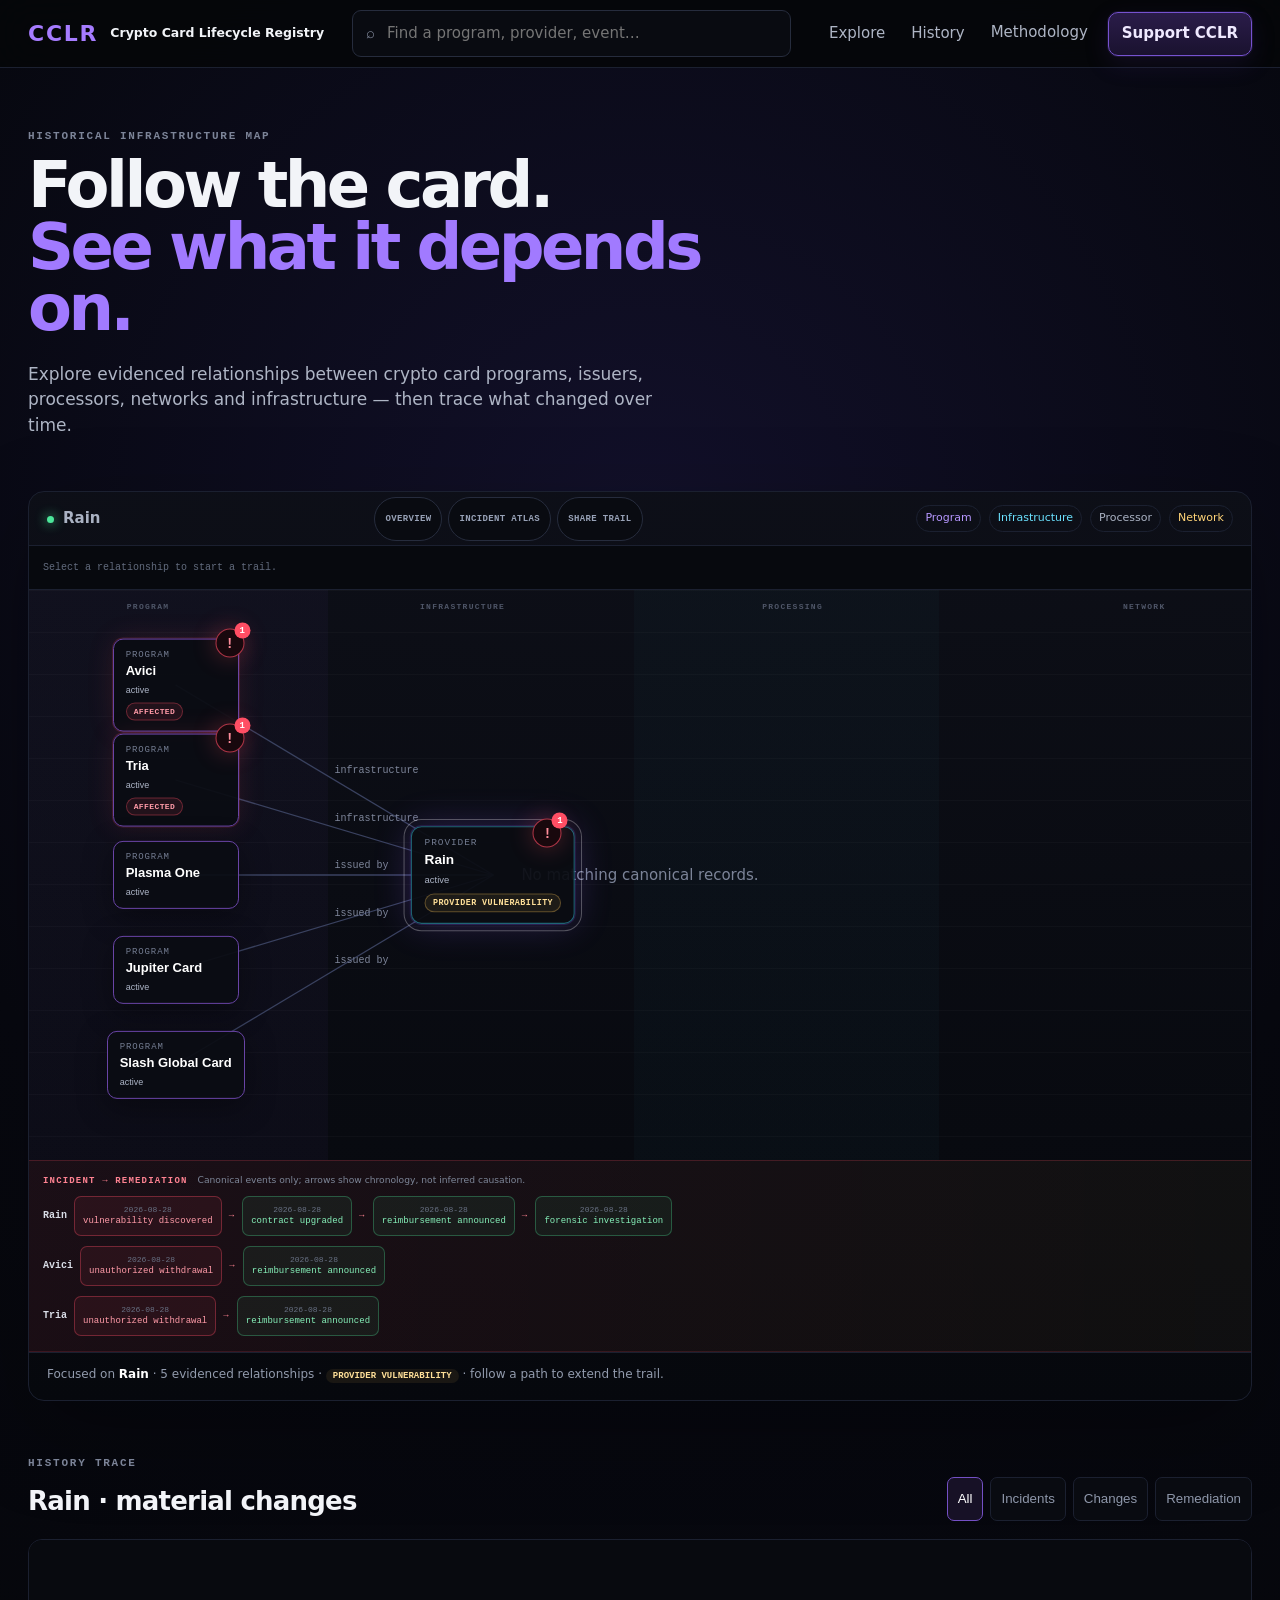
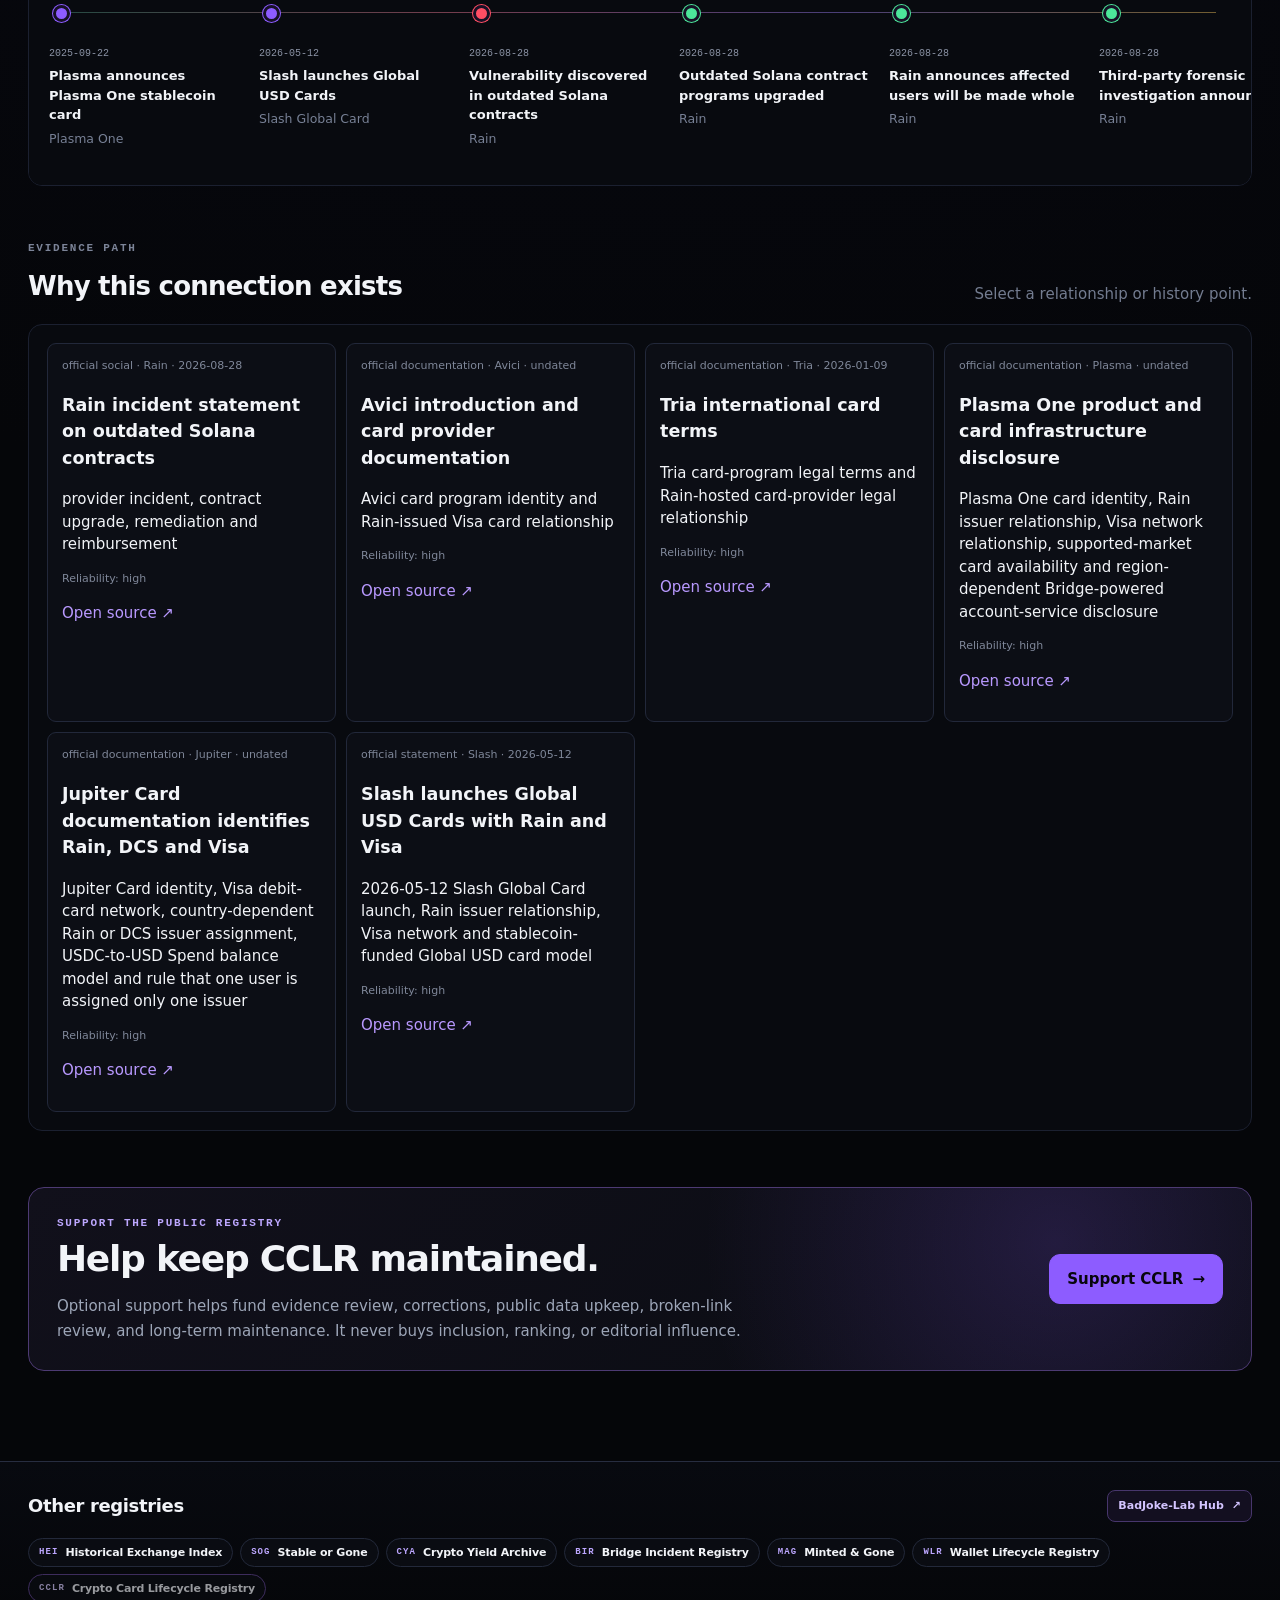
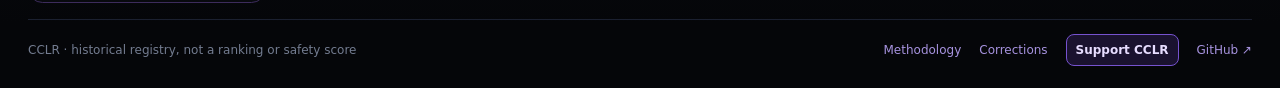
==== index.html @ 14131839 "Rebalance CCLR footer and support prominence" ====
<!doctype html>
<html lang="en">
<head>
  <meta charset="utf-8">
  <meta name="viewport" content="width=device-width,initial-scale=1">
  <meta name="description" content="Historical registry of crypto card programs and their underlying payment infrastructure.">
  <title>Crypto Card Lifecycle Registry</title>
  <link rel="stylesheet" href="./styles.css">
  <link rel="stylesheet" href="./role-graph.css">
  <link rel="stylesheet" href="./overview.css">
  <link rel="stylesheet" href="./accessibility.css">
  <link rel="stylesheet" href="./footer-compact.css">
</head>
<body>
  <a class="skip-link" href="#main-content">Skip to registry</a>
  <header class="topbar">
    <a class="brand" href="#/overview" aria-label="Crypto Card Lifecycle Registry overview"><span>CCLR</span><small>Crypto Card Lifecycle Registry</small></a>
    <label class="search"><span aria-hidden="true">⌕</span><input id="search" type="search" placeholder="Find a program, provider, event…" autocomplete="off" aria-label="Find a card program or infrastructure provider"></label>
    <nav aria-label="Primary"><button data-view="graph">Explore</button><button data-view="timeline">History</button><a href="./methodology.html">Methodology</a><a class="support-cta" href="./support.html">Support CCLR</a></nav>
  </header>

  <main id="main-content">
    <section class="intro">
      <p class="eyebrow">HISTORICAL INFRASTRUCTURE MAP</p>
      <h1>Follow the card.<br><em>See what it depends on.</em></h1>
      <p>Explore evidenced relationships between crypto card programs, issuers, processors, networks and infrastructure — then trace what changed over time.</p>
    </section>

    <section class="explorer" aria-label="Relationship explorer">
      <div class="explorer-head">
        <div><span class="live-dot" aria-hidden="true"></span><strong id="focus-label">Relationship field</strong></div>
        <div class="explorer-modes" aria-label="Explorer modes">
          <button id="overview-mode" type="button">Overview</button>
          <button id="incident-mode" type="button">Incident atlas</button>
          <button id="share-trail" type="button">Share trail</button>
        </div>
        <div class="legend" aria-label="Graph legend"><span class="program-key">Program</span><span class="provider-key">Infrastructure</span><span>Processor</span><span class="network-key">Network</span></div>
      </div>
      <div id="mode-note" class="mode-note" aria-live="polite"></div>
      <div id="trail" class="trail" aria-live="polite"><span class="trail-empty">Select a relationship to start a trail.</span></div>
      <div id="graph" class="graph" role="region" aria-label="Interactive crypto card relationship graph">
        <div class="lane-guide lane-a" aria-hidden="true">PROGRAM</div><div class="lane-guide lane-b" aria-hidden="true">INFRASTRUCTURE</div><div class="lane-guide lane-c" aria-hidden="true">PROCESSING</div><div class="lane-guide lane-d" aria-hidden="true">NETWORK</div>
        <svg id="edges" role="group" aria-label="Evidence-backed relationships"></svg>
        <div id="nodes"></div>
        <div id="empty" class="empty" hidden>No matching canonical records.</div>
      </div>
      <div id="mobile-paths" class="mobile-paths" aria-label="Relationship paths"></div>
      <div id="incident-window" class="incident-window" hidden></div>
      <div id="focus-strip" class="focus-strip" aria-live="polite"></div>
    </section>

    <section class="trace-section" id="history">
      <div class="section-title"><div><p class="eyebrow">HISTORY TRACE</p><h2 id="trace-title">Material changes</h2></div><div id="filters" class="filters" aria-label="History filters"><button class="active" data-filter="all">All</button><button data-filter="incident">Incidents</button><button data-filter="change">Changes</button><button data-filter="remediation">Remediation</button></div></div>
      <div id="trace" class="trace"></div>
    </section>

    <section class="evidence-section" id="evidence-path">
      <div class="section-title"><div><p class="eyebrow">EVIDENCE PATH</p><h2>Why this connection exists</h2></div><p class="hint">Select a relationship or history point.</p></div>
      <div id="evidence" class="evidence"><p>Select a node or event to inspect its canonical evidence.</p></div>
    </section>

    <section class="support-banner" aria-labelledby="support-banner-title">
      <div>
        <p class="eyebrow">SUPPORT THE PUBLIC REGISTRY</p>
        <h2 id="support-banner-title">Help keep CCLR maintained.</h2>
        <p>Optional support helps fund evidence review, corrections, public data upkeep, broken-link review, and long-term maintenance. It never buys inclusion, ranking, or editorial influence.</p>
      </div>
      <a class="support-banner-cta" href="./support.html">Support CCLR <span aria-hidden="true">→</span></a>
    </section>
  </main>

  <dialog id="entity-dialog"><button class="close" aria-label="Close">×</button><div id="entity-detail"></div></dialog>

  <footer class="ledger-footer">
    <div class="ledger-footer-shell">
      <div class="ledger-footer-intro">
        <div>
          <p class="eyebrow">BADJOKE-LAB LEDGER NETWORK</p>
          <h2>Other registries</h2>
        </div>
        <a class="ledger-hub-link" href="https://badjoke-lab.com/">BadJoke-Lab Hub <span aria-hidden="true">↗</span></a>
      </div>

      <nav class="ledger-network-grid" aria-label="BadJoke-Lab ledger network">
        <a class="ledger-network-card" href="https://hei.badjoke-lab.com/"><span class="ledger-code">HEI</span><strong>Historical Exchange Index</strong></a>
        <a class="ledger-network-card" href="https://www.stableorgone.com/"><span class="ledger-code">SOG</span><strong>Stable or Gone</strong></a>
        <a class="ledger-network-card" href="https://cya.badjoke-lab.com/"><span class="ledger-code">CYA</span><strong>Crypto Yield Archive</strong></a>
        <a class="ledger-network-card" href="https://bir.badjoke-lab.com/"><span class="ledger-code">BIR</span><strong>Bridge Incident Registry</strong></a>
        <a class="ledger-network-card" href="https://mag.badjoke-lab.com/"><span class="ledger-code">MAG</span><strong>Minted &amp; Gone</strong></a>
        <a class="ledger-network-card" href="https://wlr.badjoke-lab.com/"><span class="ledger-code">WLR</span><strong>Wallet Lifecycle Registry</strong></a>
        <div class="ledger-network-card ledger-network-card-current" aria-current="page"><span class="ledger-code">CCLR</span><strong>Crypto Card Lifecycle Registry</strong></div>
      </nav>

      <div class="ledger-footer-bottom">
        <span>CCLR · historical registry, not a ranking or safety score</span>
        <nav aria-label="CCLR project links"><a href="./methodology.html">Methodology</a><a href="./corrections.html">Corrections</a><a href="./support.html">Support CCLR</a><a href="https://github.com/badjoke-lab/crypto-card-lifecycle-registry">GitHub ↗</a></nav>
      </div>
    </div>
  </footer>
  <script src="./public-ui.js" defer></script>
  <script type="module" src="./app.js"></script>
</body>
</html>
---- styles.css ----
:root{color-scheme:dark;--bg:#050609;--panel:#0a0c12;--line:#1b2030;--text:#f2f4f8;--muted:#858da0;--violet:#8d5cff;--cyan:#35d8ff;--red:#ff4e64;--amber:#ffc857;--green:#4ce69a}*{box-sizing:border-box}html{background:var(--bg);scroll-behavior:smooth}body{margin:0;background:radial-gradient(circle at 50% 16%,#12102a 0,#070810 28%,var(--bg) 58%);color:var(--text);font:15px/1.5 Inter,ui-sans-serif,system-ui,-apple-system,BlinkMacSystemFont,"Segoe UI",sans-serif}.topbar{height:68px;border-bottom:1px solid var(--line);display:flex;align-items:center;gap:28px;padding:0 28px;position:sticky;top:0;background:rgba(5,6,9,.86);backdrop-filter:blur(18px);z-index:30}.brand{display:flex;align-items:center;gap:12px;color:inherit;text-decoration:none}.brand span{font-weight:900;font-size:22px;letter-spacing:.08em;color:#a67cff}.brand small{font-weight:650;white-space:nowrap}.search{max-width:620px;flex:1;margin:auto;display:flex;gap:10px;align-items:center;border:1px solid #262c3d;background:#090b11;border-radius:9px;padding:10px 13px;color:var(--muted)}.search input{border:0;outline:0;background:transparent;color:var(--text);width:100%;font:inherit}.topbar nav{display:flex;gap:6px;align-items:center}.topbar nav a,.topbar nav button{border:0;background:transparent;color:#aeb5c5;text-decoration:none;padding:9px 10px;font:inherit;cursor:pointer}.topbar nav a:hover,.topbar nav button:hover{color:white}main{max-width:1480px;margin:auto;padding:0 28px 80px}.intro{padding:62px 0 36px;max-width:720px}.eyebrow{color:#7c8498;font:700 11px/1.2 ui-monospace,SFMono-Regular,Menlo,monospace;letter-spacing:.16em;margin:0 0 12px}.intro h1{font-size:clamp(38px,5vw,72px);line-height:.96;letter-spacing:-.055em;margin:0 0 22px}.intro h1 em{font-style:normal;color:#a17aff}.intro>p:last-child{max-width:640px;color:#aeb5c5;font-size:17px}.explorer{border:1px solid var(--line);background:linear-gradient(180deg,rgba(13,15,23,.95),rgba(6,8,13,.96));border-radius:16px;overflow:hidden;box-shadow:0 30px 90px rgba(0,0,0,.28)}.explorer-head{height:54px;border-bottom:1px solid var(--line);display:flex;align-items:center;justify-content:space-between;padding:0 18px;color:#aab2c3}.live-dot{display:inline-block;width:7px;height:7px;border-radius:50%;background:var(--green);box-shadow:0 0 12px var(--green);margin-right:9px}.legend{display:flex;gap:8px;font-size:11px}.legend span{padding:4px 8px;border:1px solid var(--line);border-radius:99px}.program-key{color:#b697ff}.provider-key{color:#6be2ff}.network-key{color:#ffd477}.graph{height:570px;position:relative;overflow:hidden;background-image:linear-gradient(rgba(255,255,255,.025) 1px,transparent 1px),linear-gradient(90deg,rgba(255,255,255,.025) 1px,transparent 1px),radial-gradient(circle at center,rgba(123,82,255,.09),transparent 48%);background-size:42px 42px,42px 42px,100% 100%}.graph:after{content:"";position:absolute;inset:8% 20%;border:1px solid rgba(141,92,255,.1);border-radius:50%;pointer-events:none}#edges{position:absolute;inset:0;width:100%;height:100%;z-index:1;overflow:visible}.edge{stroke:#3a4260;stroke-width:1.3;fill:none;cursor:pointer;transition:.18s ease}.edge:hover,.edge:focus,.edge.active{stroke:var(--violet);stroke-width:3;filter:drop-shadow(0 0 7px rgba(141,92,255,.85));outline:none}.edge-label{fill:#7f879b;font:10px ui-monospace,SFMono-Regular,Menlo,monospace}.edge-label.active{fill:#c4afff;font-weight:700}.node{position:absolute;transform:translate(-50%,-50%);z-index:3;min-width:126px;max-width:190px;border:1px solid #343a50;border-radius:10px;background:rgba(10,12,19,.93);padding:10px 12px;color:white;text-align:left;cursor:pointer;transition:.18s ease;box-shadow:0 8px 30px rgba(0,0,0,.35)}.node:hover,.node.active,.node.path-node{transform:translate(-50%,-50%) scale(1.05);border-color:var(--violet);box-shadow:0 0 0 1px rgba(141,92,255,.18),0 0 35px rgba(141,92,255,.24)}.node .type{display:block;color:#737c91;text-transform:uppercase;font:9px ui-monospace,SFMono-Regular,Menlo,monospace;letter-spacing:.1em}.node strong{display:block;font-size:13px;line-height:1.25;margin-top:3px}.node.program{border-color:#6944a6}.node.provider{border-color:#1f6475}.node.network{border-color:#806722}.node.center{min-width:180px;padding:18px;text-align:center;border-radius:18px;background:#100d1d;border-color:#895bff;box-shadow:0 0 55px rgba(119,70,255,.22)}.node .status{display:inline-block;margin-top:6px;font-size:9px;color:#adb5c7}.impact-badge{display:block;width:max-content;max-width:100%;margin-top:7px;border-radius:999px;padding:3px 7px;font:700 8px/1.2 ui-monospace,SFMono-Regular,Menlo,monospace;text-transform:uppercase;letter-spacing:.05em}.impact-affected{box-shadow:0 0 0 1px rgba(255,78,100,.18),0 0 28px rgba(255,78,100,.12)}.impact-affected .impact-badge{color:#ff9ba8;background:rgba(255,78,100,.1);border:1px solid rgba(255,78,100,.35)}.impact-unaffected{box-shadow:0 0 0 1px rgba(53,216,255,.14),0 0 26px rgba(53,216,255,.1)}.impact-unaffected .impact-badge{color:#87e9ff;background:rgba(53,216,255,.08);border:1px solid rgba(53,216,255,.28)}.impact-vulnerable{box-shadow:0 0 0 1px rgba(255,200,87,.16),0 0 30px rgba(255,200,87,.08)}.impact-vulnerable .impact-badge{color:#ffe099;background:rgba(255,200,87,.08);border:1px solid rgba(255,200,87,.3)}.incident-window{display:flex;align-items:center;gap:12px;padding:10px 18px;border-top:1px solid rgba(255,78,100,.2);border-bottom:1px solid rgba(255,78,100,.15);background:linear-gradient(90deg,rgba(255,78,100,.08),rgba(255,200,87,.035));font-size:11px}.incident-window span{color:#ff8392;font:800 9px ui-monospace,SFMono-Regular,Menlo,monospace;letter-spacing:.13em}.incident-window strong{font:700 11px ui-monospace,SFMono-Regular,Menlo,monospace}.incident-window small{color:#8d95a8}.focus-strip{min-height:48px;border-top:1px solid var(--line);padding:12px 18px;color:#929bad;font-size:12px}.focus-strip strong{color:white}.path-arrow{color:#b99cff;font-family:ui-monospace,SFMono-Regular,Menlo,monospace}.focus-impact,.entity-impact{display:inline-block;border-radius:999px;padding:2px 7px;font:700 9px ui-monospace,SFMono-Regular,Menlo,monospace;text-transform:uppercase}.focus-impact.affected,.entity-impact.affected{color:#ff9ba8;background:rgba(255,78,100,.1)}.focus-impact.unaffected,.entity-impact.unaffected{color:#87e9ff;background:rgba(53,216,255,.08)}.focus-impact.vulnerable,.entity-impact.vulnerable{color:#ffe099;background:rgba(255,200,87,.08)}.entity-impact{margin:.2rem 0 1rem}.section-title{display:flex;align-items:end;justify-content:space-between;gap:20px;margin:56px 0 18px}.section-title h2{font-size:26px;letter-spacing:-.03em;margin:0}.filters{display:flex;gap:7px;flex-wrap:wrap}.filters button{border:1px solid var(--line);background:#090b11;color:#8e97aa;padding:7px 10px;border-radius:7px;cursor:pointer}.filters button.active{color:white;border-color:#7450c5;background:#171126}.trace{position:relative;display:flex;gap:0;overflow-x:auto;padding:42px 20px 36px;border:1px solid var(--line);border-radius:14px;background:#080a0f}.trace:before{content:"";position:absolute;left:35px;right:35px;top:72px;height:1px;background:linear-gradient(90deg,#274a43,#743d4d,#4a3e78,#725e31)}.event{position:relative;min-width:210px;padding:58px 18px 0 0;cursor:pointer}.event:focus{outline:1px solid var(--violet);outline-offset:5px;border-radius:6px}.event:before{content:"";position:absolute;top:23px;left:4px;width:11px;height:11px;border-radius:50%;background:var(--violet);border:3px solid #171126;box-shadow:0 0 0 1px var(--violet)}.event.incident:before{background:var(--red);box-shadow:0 0 0 1px var(--red)}.event.remediation:before{background:var(--green);box-shadow:0 0 0 1px var(--green)}.event time{font:10px ui-monospace,SFMono-Regular,Menlo,monospace;color:#8b93a5}.event strong{display:block;margin-top:4px;font-size:13px}.event small{display:block;color:#778095;margin-top:5px}.evidence{min-height:150px;border:1px solid var(--line);border-radius:14px;background:#080a0f;padding:18px;display:grid;grid-template-columns:repeat(auto-fit,minmax(240px,1fr));gap:10px}.evidence>p{color:#7f8799}.evidence-card{border:1px solid #22283a;border-radius:9px;padding:14px;background:#0c0e15}.evidence-card .meta{color:#7f8799;font-size:11px}.evidence-card a{color:#b999ff;text-decoration:none}.hint{color:#737c90;margin:0}dialog{width:min(620px,calc(100% - 28px));border:1px solid #343b50;border-radius:14px;background:#0b0d14;color:white;padding:24px;box-shadow:0 40px 100px #000}dialog::backdrop{background:rgba(0,0,0,.7);backdrop-filter:blur(4px)}dialog .close{float:right;border:0;background:transparent;color:#8f97aa;font-size:25px;cursor:pointer}.detail-grid{display:grid;grid-template-columns:1fr 1fr;gap:10px}.detail-grid div{border-top:1px solid #22283a;padding:10px 0}.detail-grid small{display:block;color:#778095}.empty{position:absolute;inset:0;display:grid;place-items:center;color:#7c8498}.ledger-footer{border-top:1px solid #272d40;background:linear-gradient(180deg,#080a10 0,#050609 72%);padding:54px 28px 28px}.ledger-footer-shell{max-width:1480px;margin:0 auto}.ledger-footer-intro{display:flex;align-items:flex-end;justify-content:space-between;gap:32px;margin-bottom:26px}.ledger-footer-intro h2{font-size:clamp(26px,3vw,40px);letter-spacing:-.04em;margin:0 0 10px}.ledger-footer-intro p:last-child{max-width:680px;color:#939caf;margin:0;font-size:15px}.ledger-hub-link{flex:0 0 auto;display:inline-flex;align-items:center;gap:8px;border:1px solid #47366c;background:#130f20;color:#d3c4ff;text-decoration:none;border-radius:10px;padding:11px 14px;font-weight:750}.ledger-hub-link:hover,.ledger-hub-link:focus-visible{border-color:#8d5cff;background:#1a1230;color:#fff;outline:none}.ledger-network-grid{display:grid;grid-template-columns:repeat(4,minmax(0,1fr));gap:12px}.ledger-network-card{position:relative;min-height:176px;border:1px solid #23293a;background:linear-gradient(180deg,#0c0f17,#090b11);border-radius:14px;padding:18px;color:inherit;text-decoration:none;display:flex;flex-direction:column;transition:transform .16s ease,border-color .16s ease,background .16s ease,box-shadow .16s ease}.ledger-network-card:hover,.ledger-network-card:focus-visible{transform:translateY(-3px);border-color:#7652cf;background:linear-gradient(180deg,#121020,#0b0d14);box-shadow:0 16px 40px rgba(0,0,0,.25),0 0 0 1px rgba(141,92,255,.08);outline:none}.ledger-code{display:inline-flex;width:max-content;border:1px solid #3c3157;border-radius:999px;padding:4px 8px;color:#bda7ff;font:800 10px/1 ui-monospace,SFMono-Regular,Menlo,monospace;letter-spacing:.12em;margin-bottom:14px}.ledger-network-card strong{display:block;font-size:16px;line-height:1.25;letter-spacing:-.015em;margin-bottom:7px}.ledger-network-card small{display:block;color:#80899b;line-height:1.45}.ledger-open,.ledger-current{margin-top:auto;padding-top:18px;font-size:12px;font-weight:750}.ledger-open{color:#b99cff}.ledger-network-card-current{border-color:#5f438f;background:linear-gradient(180deg,#151025,#0d0b14);box-shadow:inset 0 0 0 1px rgba(141,92,255,.08)}.ledger-network-card-current .ledger-code{border-color:#7c5ac2;color:#d8ccff}.ledger-current{color:#8d96aa}.ledger-footer-bottom{margin-top:28px;padding-top:20px;border-top:1px solid #1b2030;display:flex;align-items:center;justify-content:space-between;gap:18px;color:#737c90;font-size:12px}.ledger-footer-bottom nav{display:flex;gap:18px;flex-wrap:wrap}.ledger-footer-bottom a{color:#a793df;text-decoration:none}.ledger-footer-bottom a:hover,.ledger-footer-bottom a:focus-visible{color:#fff}.ledger-footer a:focus-visible{outline:2px solid #8d5cff;outline-offset:3px}@media(max-width:1100px){.ledger-network-grid{grid-template-columns:repeat(2,minmax(0,1fr))}}@media(max-width:820px){.topbar{padding:0 14px;height:auto;min-height:64px;flex-wrap:wrap;gap:8px;padding-block:10px}.brand small,.topbar nav{display:none}.search{order:2;flex-basis:100%;max-width:none}main{padding:0 14px 60px}.intro{padding:38px 0 24px}.intro h1{font-size:45px}.graph{height:430px;background-size:32px 32px,32px 32px,100% 100%}.graph:after{inset:16% 9%}.legend{display:none}.node{min-width:94px;max-width:116px;padding:8px}.node.center{min-width:138px;max-width:150px;padding:14px}.node .impact-badge{font-size:7px;white-space:normal}.incident-window{align-items:flex-start;flex-wrap:wrap;gap:5px 10px}.incident-window small{flex-basis:100%}.focus-strip{font-size:11px;line-height:1.6}.section-title{align-items:flex-start;flex-direction:column;margin-top:42px}.filters{width:100%;overflow-x:auto;flex-wrap:nowrap;padding-bottom:4px}.trace{padding-left:14px;scroll-snap-type:x proximity}.event{min-width:168px;scroll-snap-align:start}.evidence{grid-template-columns:1fr}.detail-grid{grid-template-columns:1fr}.ledger-footer{padding:38px 14px 24px}.ledger-footer-intro{align-items:flex-start;flex-direction:column}.ledger-footer-bottom{align-items:flex-start;flex-direction:column}}@media(max-width:600px){.ledger-network-grid{grid-template-columns:1fr}.ledger-network-card{min-height:150px}}@media(max-width:520px){.intro h1{font-size:38px}.graph{height:390px}.node:not(.center){min-width:86px;max-width:102px;font-size:11px}.node.center{min-width:128px}.edge-label{font-size:8px}.explorer-head{padding-inline:12px}.focus-strip{padding-inline:12px}}@media(prefers-reduced-motion:reduce){*{scroll-behavior:auto!important;transition:none!important}}
---- role-graph.css ----
.graph{background-image:linear-gradient(90deg,rgba(141,92,255,.035) 0 24.5%,transparent 24.5% 49.5%,rgba(53,216,255,.025) 49.5% 74.5%,transparent 74.5%),linear-gradient(rgba(255,255,255,.022) 1px,transparent 1px);background-size:100% 100%,42px 42px}.graph:after{display:none}.lane-guide{position:absolute;top:12px;z-index:0;color:#4f5668;font:700 8px ui-monospace,SFMono-Regular,Menlo,monospace;letter-spacing:.16em;pointer-events:none}.lane-a{left:8%}.lane-b{left:32%}.lane-c{left:60%}.lane-d{right:7%}.trail{min-height:44px;border-bottom:1px solid var(--line);padding:8px 14px;display:flex;align-items:center;gap:7px;overflow-x:auto;background:#07090e;font:10px ui-monospace,SFMono-Regular,Menlo,monospace;white-space:nowrap}.trail-empty{color:#626b7d}.trail-label{color:#8d5cff;font-weight:800;letter-spacing:.14em;margin-right:3px}.trail button{border:1px solid #252b3b;background:#0b0e15;color:#e7e9ef;border-radius:999px;padding:5px 9px;cursor:pointer;font:inherit}.trail button:hover{border-color:#7450c5}.trail-rel{color:#7f879b}.trail-arrow{color:#4e5669}.trail-clear{margin-left:auto!important;color:#8f97a8!important;background:transparent!important}.node.focused{outline:1px solid rgba(255,255,255,.28);outline-offset:6px}.node.lane-0{border-color:#6944a6}.node.lane-1{border-color:#1f6475}.node.lane-2{border-color:#356d87}.node.lane-3{border-color:#806722}.incident-marker{position:absolute;transform:translate(-50%,-50%);z-index:6;width:29px;height:29px;border-radius:50%;border:1px solid rgba(255,78,100,.65);background:#18080d;color:#ff8d9b;display:grid;place-items:center;cursor:pointer;box-shadow:0 0 24px rgba(255,78,100,.3)}.incident-marker span{font:900 14px/1 ui-monospace,SFMono-Regular,Menlo,monospace}.incident-marker small{position:absolute;right:-7px;top:-7px;min-width:16px;height:16px;border-radius:99px;background:#ff4e64;color:#fff;font:800 9px/16px ui-monospace,SFMono-Regular,Menlo,monospace}.provenance-label{fill:#9aa2b4;font:700 8px ui-monospace,SFMono-Regular,Menlo,monospace;paint-order:stroke;stroke:#07090e;stroke-width:4px;stroke-linejoin:round}.mobile-paths{display:none}.mobile-paths button{width:100%;border:1px solid #23293a;background:#090b11;color:#aeb5c5;border-radius:10px;padding:10px 12px;text-align:left;display:grid;grid-template-columns:1fr auto 1fr;gap:8px;align-items:center}.mobile-paths button b{color:#b99cff;font:700 9px ui-monospace,SFMono-Regular,Menlo,monospace}.mobile-paths button span:last-of-type{text-align:right;color:#fff}.mobile-paths button small{grid-column:1/-1;color:#687184;font:8px ui-monospace,SFMono-Regular,Menlo,monospace}.mobile-paths button.active{border-color:#8d5cff;background:#151020;box-shadow:0 0 24px rgba(141,92,255,.12)}.incident-window{display:block;padding:12px 14px}.incident-window-head{display:flex;gap:10px;align-items:baseline;margin-bottom:9px}.incident-window-head span{color:#ff8392;font:800 9px ui-monospace,SFMono-Regular,Menlo,monospace;letter-spacing:.13em}.incident-window-head small{color:#7d8698}.event-flows{display:grid;gap:7px}.event-flow{display:flex;align-items:center;gap:7px;overflow-x:auto;padding-bottom:3px}.event-flow>strong{min-width:max-content;color:#d9dde7;font-size:10px}.event-flow button{border:1px solid #2a3040;background:#0a0d14;color:#aeb5c5;border-radius:7px;padding:6px 8px;cursor:pointer;font:9px ui-monospace,SFMono-Regular,Menlo,monospace;white-space:nowrap}.event-flow button time{display:block;color:#687184;font-size:8px;margin-bottom:2px}.event-flow .flow-incident{border-color:rgba(255,78,100,.35);color:#ff9ba8;background:rgba(255,78,100,.07)}.event-flow .flow-remediation{border-color:rgba(76,230,154,.3);color:#86f0b9;background:rgba(76,230,154,.06)}.flow-arrow{color:#596173}@media(max-width:820px){.graph{height:360px}.lane-guide{font-size:7px}.lane-a{left:4%}.lane-b{left:29%}.lane-c{left:57%}.lane-d{right:3%}.incident-marker{width:25px;height:25px}.trail{padding-inline:10px}.mobile-paths{display:grid;gap:7px;padding:10px 12px;border-top:1px solid var(--line);background:#07090e}.edge-label,.provenance-label{display:none}.node{min-width:78px;max-width:96px}.node.focused{min-width:110px;max-width:124px}.focus-strip{border-top:1px solid var(--line)}.incident-window-head{align-items:flex-start;flex-direction:column;gap:3px}.event-flow{padding-bottom:6px}}@media(max-width:520px){.graph{height:330px}.lane-guide{opacity:.65}.node{min-width:72px;max-width:88px;padding:7px}.node strong{font-size:11px}.node .status{font-size:8px}.incident-marker{transform:translate(-50%,-50%) scale(.9)}}
---- overview.css ----
.explorer-head{gap:14px;flex-wrap:wrap}.explorer-modes{display:flex;gap:6px;align-items:center}.explorer-modes button{border:1px solid #262c3d;background:#090b11;color:#98a2b7;border-radius:999px;padding:6px 10px;font:700 9px ui-monospace,SFMono-Regular,Menlo,monospace;letter-spacing:.04em;text-transform:uppercase;cursor:pointer}.explorer-modes button:hover,.explorer-modes button.active{color:#fff;border-color:#7653cb;background:#171126}.mode-note{min-height:0;padding:0 18px;color:#8f97aa;background:#080a0f;font:700 9px/1.4 ui-monospace,SFMono-Regular,Menlo,monospace;letter-spacing:.08em}.mode-note:not(:empty){padding-block:8px;border-bottom:1px solid var(--line)}.graph .node:not(.focused){transition:transform .16s ease,border-color .16s ease,box-shadow .16s ease}.explorer:has(#overview-mode.active) .graph{min-height:720px}.explorer:has(#overview-mode.active) .edge{stroke-opacity:.62}.explorer:has(#overview-mode.active) .edge:hover,.explorer:has(#overview-mode.active) .edge:focus{stroke-opacity:1}.explorer:has(#overview-mode.active) .edge-label,.explorer:has(#overview-mode.active) .provenance-label{display:none}.explorer:has(#overview-mode.active) .node{max-width:210px}.explorer:has(#incident-mode.active) .graph{height:520px;background-image:linear-gradient(90deg,rgba(255,78,100,.025) 0 24.5%,transparent 24.5% 49.5%,rgba(255,200,87,.02) 49.5% 74.5%,transparent 74.5%),linear-gradient(rgba(255,255,255,.022) 1px,transparent 1px)}.explorer:has(#incident-mode.active) .incident-marker{box-shadow:0 0 0 4px rgba(255,78,100,.05),0 0 30px rgba(255,78,100,.36)}@media(max-width:980px){.legend{order:3;width:100%}.explorer-head{height:auto;padding-block:10px}.explorer-modes{margin-left:auto}}@media(max-width:820px){.explorer-modes{width:100%;order:2;margin:0}.explorer-modes button{flex:1}.explorer:has(#overview-mode.active) .graph{min-height:620px}.explorer:has(#incident-mode.active) .graph{height:430px}.mode-note{padding-inline:12px;font-size:8px}}@media(max-width:520px){.explorer-modes{display:grid;grid-template-columns:1fr 1fr}.explorer-modes #share-trail{grid-column:1/-1}.explorer:has(#overview-mode.active) .graph{min-height:620px}.explorer:has(#incident-mode.active) .graph{height:390px}}
---- accessibility.css ----
.skip-link{position:fixed;left:12px;top:10px;z-index:1000;transform:translateY(-180%);padding:10px 14px;border-radius:8px;background:#f2f4f8;color:#050609;font-weight:800;text-decoration:none}.skip-link:focus{transform:none}a:focus-visible,button:focus-visible,input:focus-visible,[role="button"]:focus-visible{outline:2px solid #c7b5ff;outline-offset:3px}.topbar nav a,.topbar nav button,.explorer-modes button,.filters button{min-height:44px}.node{min-height:44px}.search input{min-height:24px}.mobile-paths button{min-height:52px}.trail button{min-height:40px}.incident-window button{min-height:40px}@media(max-width:820px){.topbar nav{display:flex;order:3;width:100%;overflow-x:auto;gap:4px;padding-top:2px;border-top:1px solid var(--line)}.topbar nav a,.topbar nav button{flex:0 0 auto;min-height:42px;padding:8px 12px}.explorer-head{height:auto;min-height:54px;gap:10px;flex-wrap:wrap;padding-block:10px}.explorer-modes{order:3;width:100%;overflow-x:auto}.explorer-modes button{flex:0 0 auto}.graph{height:360px}.mobile-paths{display:grid}.node{max-width:112px}.brand{min-height:42px}}@media(max-width:520px){main{padding-inline:12px}.intro{padding-top:30px}.graph{height:330px}.node{min-width:82px;max-width:98px}.topbar{padding-inline:10px}.search{min-width:0}.explorer{border-radius:12px}}@media(prefers-reduced-motion:reduce){html{scroll-behavior:auto}.skip-link,.node,.edge,.event{transition:none!important}.edge.active,.node:hover,.node.active,.node.path-node{filter:none!important}}
---- footer-compact.css ----
.topbar .support-cta{margin-left:4px;border:1px solid #7652cf!important;background:linear-gradient(180deg,#2a1c49,#1a122f)!important;color:#efe9ff!important;border-radius:10px;padding:9px 13px!important;font-weight:800;box-shadow:0 0 0 1px rgba(141,92,255,.12),0 8px 24px rgba(77,43,140,.18)}.topbar .support-cta:hover,.topbar .support-cta:focus-visible{border-color:#a783ff!important;background:linear-gradient(180deg,#38245f,#21153b)!important;color:#fff!important;outline:none}.support-banner{margin:56px 0 10px;border:1px solid #4d3a73;border-radius:16px;background:radial-gradient(circle at 84% 30%,rgba(141,92,255,.18),transparent 34%),linear-gradient(135deg,#11101b,#0a0c12);padding:26px 28px;display:flex;align-items:center;justify-content:space-between;gap:28px}.support-banner .eyebrow{color:#bda7ff}.support-banner h2{margin:0 0 8px;font-size:clamp(24px,3vw,36px);letter-spacing:-.035em}.support-banner p{margin:0;max-width:720px;color:#9da6b8;line-height:1.65}.support-banner-cta{flex:0 0 auto;display:inline-flex;align-items:center;gap:9px;border:1px solid #8d5cff;background:#8d5cff;color:#08060d;text-decoration:none;border-radius:11px;padding:13px 17px;font-weight:900}.support-banner-cta:hover,.support-banner-cta:focus-visible{background:#a783ff;border-color:#bba0ff;color:#08060d;outline:none}.ledger-footer{padding:28px 28px 22px!important}.ledger-footer-shell{max-width:1480px;margin:0 auto}.ledger-footer-intro{display:flex!important;align-items:center!important;justify-content:space-between!important;gap:20px!important;margin-bottom:16px!important}.ledger-footer-intro h2{font-size:18px!important;letter-spacing:-.02em!important;margin:0!important}.ledger-footer-intro p{display:none!important}.ledger-hub-link{padding:7px 10px!important;font-size:11px!important;border-radius:8px!important}.ledger-network-grid{display:flex!important;flex-wrap:wrap!important;gap:7px!important}.ledger-network-card{min-height:0!important;display:inline-flex!important;flex-direction:row!important;align-items:center!important;gap:7px!important;width:auto!important;border-radius:999px!important;padding:7px 10px!important;background:#0a0c12!important;box-shadow:none!important}.ledger-network-card:hover,.ledger-network-card:focus-visible{transform:none!important;background:#11131c!important}.ledger-code{margin:0!important;padding:0!important;border:0!important;border-radius:0!important;font-size:9px!important}.ledger-network-card strong{font-size:11px!important;line-height:1.2!important;margin:0!important}.ledger-network-card small,.ledger-open,.ledger-current{display:none!important}.ledger-network-card-current{opacity:.62}.ledger-footer-bottom{margin-top:16px!important;padding-top:14px!important}.ledger-footer-bottom nav{align-items:center}.ledger-footer-bottom a[href="./support.html"]{display:inline-flex;align-items:center;border:1px solid #7652cf;background:#1a122f;color:#e7ddff;border-radius:8px;padding:6px 9px;font-weight:800}.ledger-footer-bottom a[href="./support.html"]:hover,.ledger-footer-bottom a[href="./support.html"]:focus-visible{background:#271842;color:#fff}.ledger-footer .eyebrow{margin-bottom:5px}@media(max-width:820px){.topbar nav{display:flex!important;margin-left:auto}.topbar nav>:not(.support-cta){display:none!important}.topbar .support-cta{display:inline-flex!important}.support-banner{margin-top:42px;align-items:flex-start;flex-direction:column;padding:22px}.ledger-footer{padding:24px 14px 20px!important}.ledger-footer-intro{align-items:flex-start!important;flex-direction:column!important}.ledger-network-grid{display:flex!important}.ledger-network-card{padding:6px 9px!important}.ledger-footer-bottom{align-items:flex-start;flex-direction:column}}
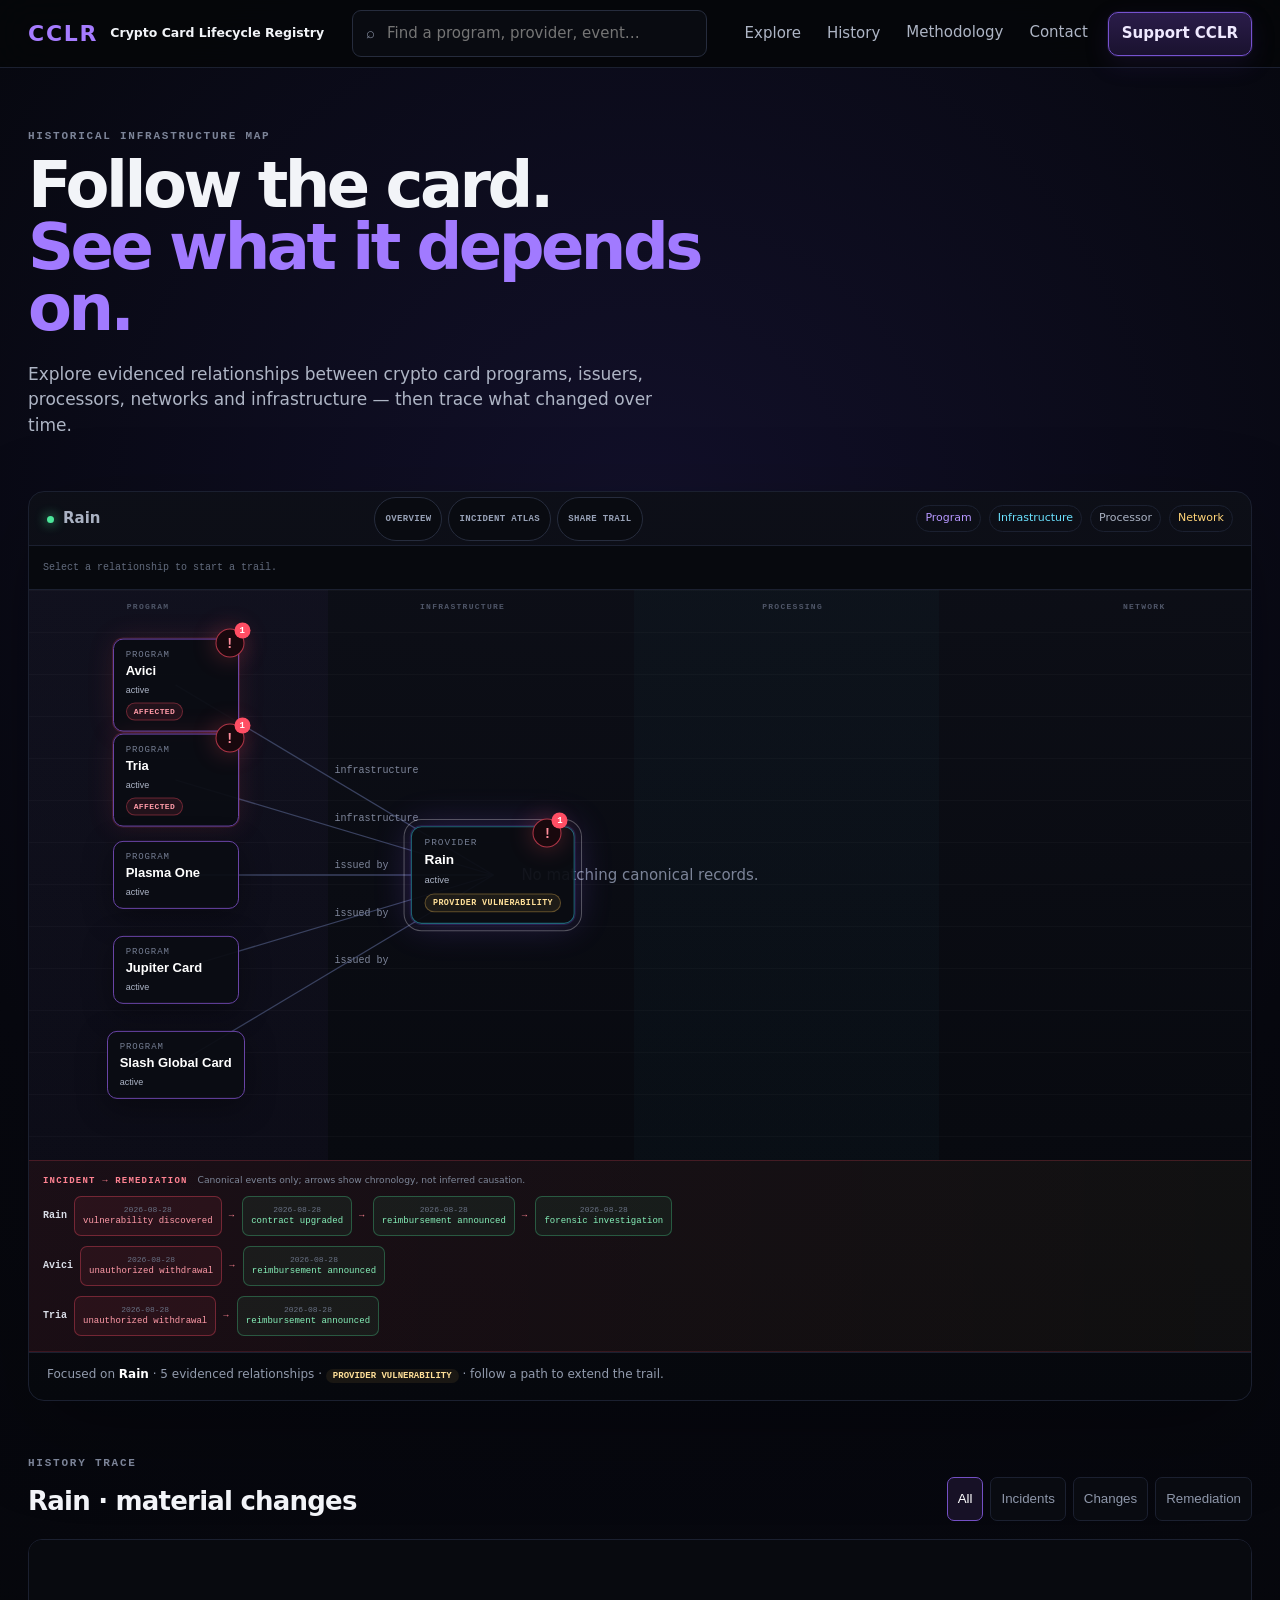
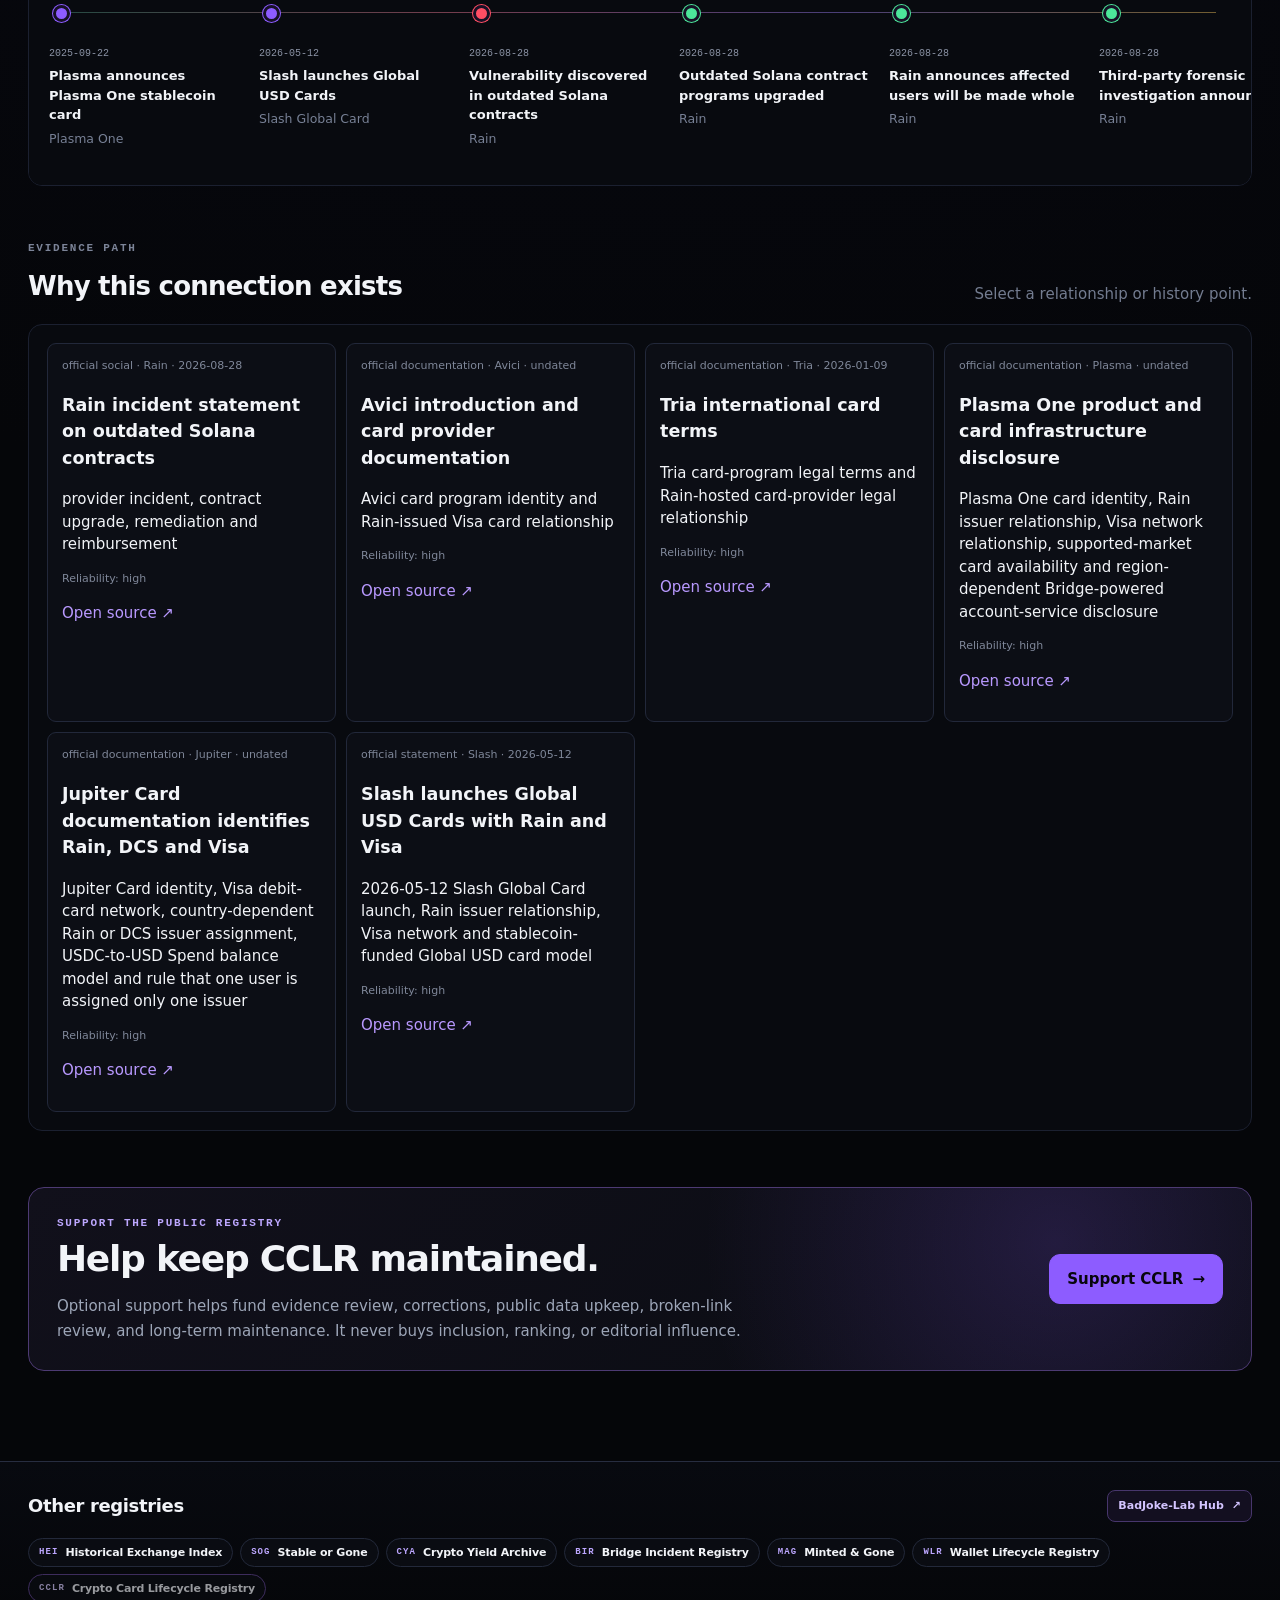
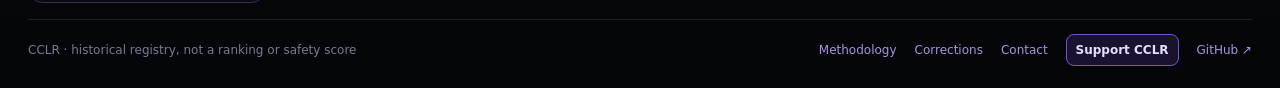
==== commit 40d268ab: "Complete root SEO metadata and public navigation" ====
--- a/index.html
+++ b/index.html
@@ -4,7 +4,19 @@
   <meta charset="utf-8">
   <meta name="viewport" content="width=device-width,initial-scale=1">
   <meta name="description" content="Historical registry of crypto card programs and their underlying payment infrastructure.">
+  <meta name="robots" content="index,follow,max-image-preview:large">
+  <meta name="ga4-measurement-id" content="">
+  <link rel="canonical" href="https://badjoke-lab.github.io/crypto-card-lifecycle-registry/">
+  <meta property="og:type" content="website">
+  <meta property="og:site_name" content="Crypto Card Lifecycle Registry">
+  <meta property="og:title" content="Crypto Card Lifecycle Registry">
+  <meta property="og:description" content="Historical registry of crypto card programs and their underlying payment infrastructure.">
+  <meta property="og:url" content="https://badjoke-lab.github.io/crypto-card-lifecycle-registry/">
+  <meta name="twitter:card" content="summary">
+  <meta name="twitter:title" content="Crypto Card Lifecycle Registry">
+  <meta name="twitter:description" content="Historical registry of crypto card programs and their underlying payment infrastructure.">
   <title>Crypto Card Lifecycle Registry</title>
+  <script type="application/ld+json">{"@context":"https://schema.org","@type":"WebSite","name":"Crypto Card Lifecycle Registry","alternateName":"CCLR","url":"https://badjoke-lab.github.io/crypto-card-lifecycle-registry/","description":"Historical registry of crypto card programs and their underlying payment infrastructure.","publisher":{"@type":"Organization","name":"BadJoke-Lab","url":"https://badjoke-lab.com/"}}</script>
   <link rel="stylesheet" href="./styles.css">
   <link rel="stylesheet" href="./role-graph.css">
   <link rel="stylesheet" href="./overview.css">
@@ -16,7 +28,7 @@
   <header class="topbar">
     <a class="brand" href="#/overview" aria-label="Crypto Card Lifecycle Registry overview"><span>CCLR</span><small>Crypto Card Lifecycle Registry</small></a>
     <label class="search"><span aria-hidden="true">⌕</span><input id="search" type="search" placeholder="Find a program, provider, event…" autocomplete="off" aria-label="Find a card program or infrastructure provider"></label>
-    <nav aria-label="Primary"><button data-view="graph">Explore</button><button data-view="timeline">History</button><a href="./methodology.html">Methodology</a><a class="support-cta" href="./support.html">Support CCLR</a></nav>
+    <nav aria-label="Primary"><button data-view="graph">Explore</button><button data-view="timeline">History</button><a href="./methodology.html">Methodology</a><a href="./contact.html">Contact</a><a class="support-cta" href="./support.html" data-analytics-event="support_open" data-analytics-source="header">Support CCLR</a></nav>
   </header>
 
   <main id="main-content">
@@ -65,7 +77,7 @@
         <h2 id="support-banner-title">Help keep CCLR maintained.</h2>
         <p>Optional support helps fund evidence review, corrections, public data upkeep, broken-link review, and long-term maintenance. It never buys inclusion, ranking, or editorial influence.</p>
       </div>
-      <a class="support-banner-cta" href="./support.html">Support CCLR <span aria-hidden="true">→</span></a>
+      <a class="support-banner-cta" href="./support.html" data-analytics-event="support_open" data-analytics-source="banner">Support CCLR <span aria-hidden="true">→</span></a>
     </section>
   </main>
 
@@ -93,10 +105,11 @@
 
       <div class="ledger-footer-bottom">
         <span>CCLR · historical registry, not a ranking or safety score</span>
-        <nav aria-label="CCLR project links"><a href="./methodology.html">Methodology</a><a href="./corrections.html">Corrections</a><a href="./support.html">Support CCLR</a><a href="https://github.com/badjoke-lab/crypto-card-lifecycle-registry">GitHub ↗</a></nav>
+        <nav aria-label="CCLR project links"><a href="./methodology.html">Methodology</a><a href="./corrections.html">Corrections</a><a href="./contact.html">Contact</a><a href="./support.html" data-analytics-event="support_open" data-analytics-source="footer">Support CCLR</a><a href="https://github.com/badjoke-lab/crypto-card-lifecycle-registry">GitHub ↗</a></nav>
       </div>
     </div>
   </footer>
+  <script src="./analytics.js" defer></script>
   <script src="./public-ui.js" defer></script>
   <script type="module" src="./app.js"></script>
 </body>
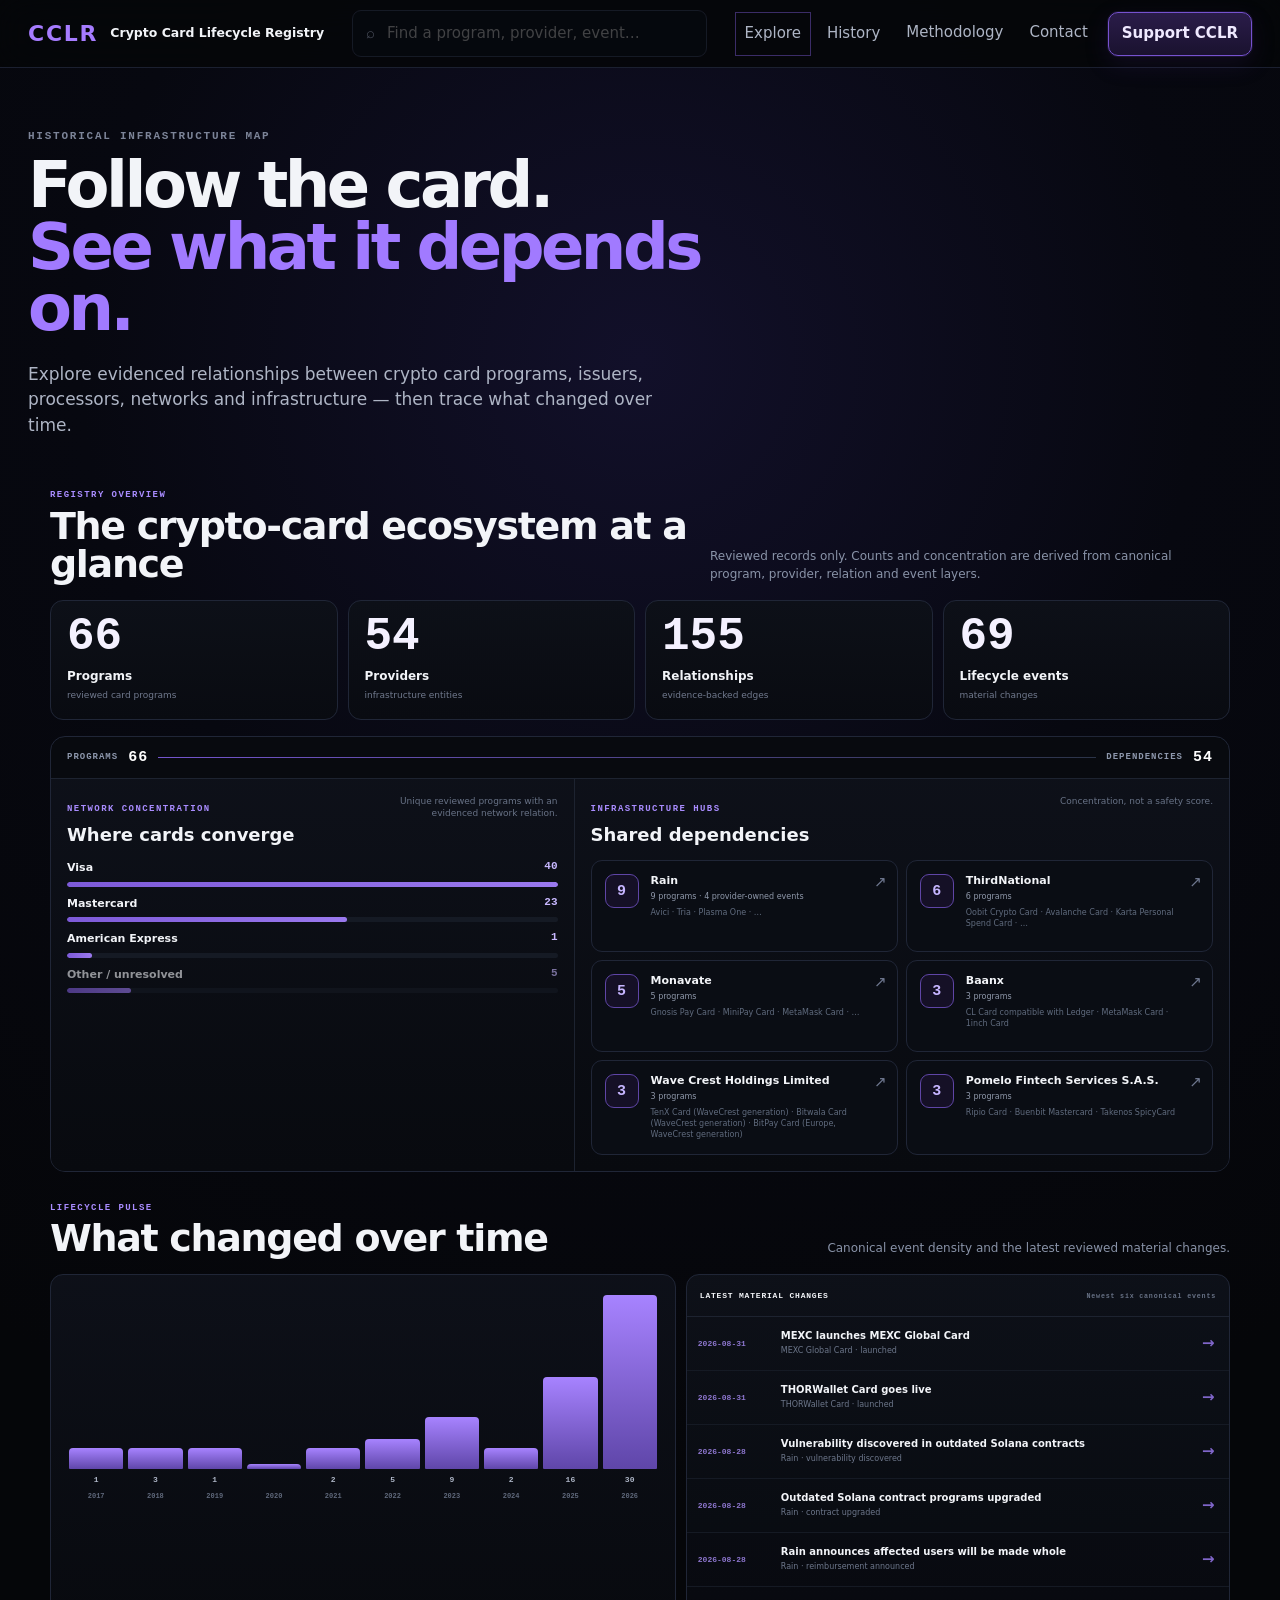
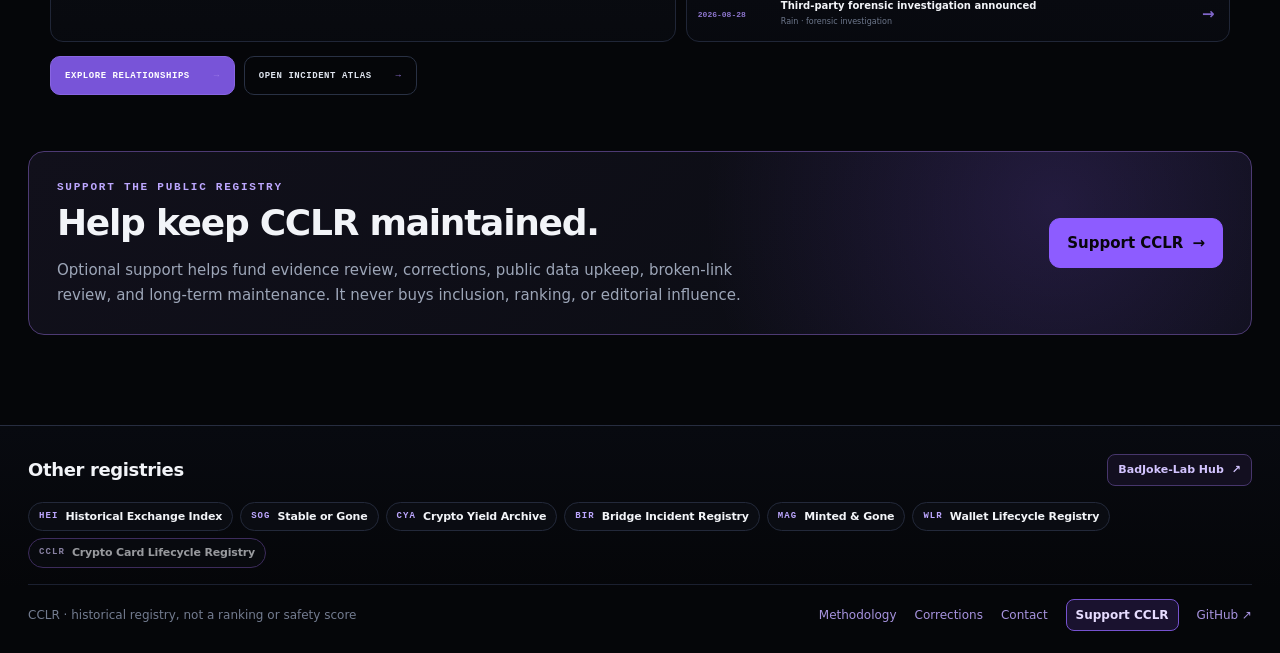
==== commit 307498af: "Wire canonical overview dashboard into registry home" ====
--- a/index.html
+++ b/index.html
@@ -5,21 +5,22 @@
   <meta name="viewport" content="width=device-width,initial-scale=1">
   <meta name="description" content="Historical registry of crypto card programs and their underlying payment infrastructure.">
   <meta name="robots" content="index,follow,max-image-preview:large">
-  <meta name="ga4-measurement-id" content="">
-  <link rel="canonical" href="https://badjoke-lab.github.io/crypto-card-lifecycle-registry/">
+  <meta name="ga4-measurement-id" content="G-GC3PS5DW5M">
+  <link rel="canonical" href="https://cclr.badjoke-lab.com/">
   <meta property="og:type" content="website">
   <meta property="og:site_name" content="Crypto Card Lifecycle Registry">
   <meta property="og:title" content="Crypto Card Lifecycle Registry">
   <meta property="og:description" content="Historical registry of crypto card programs and their underlying payment infrastructure.">
-  <meta property="og:url" content="https://badjoke-lab.github.io/crypto-card-lifecycle-registry/">
+  <meta property="og:url" content="https://cclr.badjoke-lab.com/">
   <meta name="twitter:card" content="summary">
   <meta name="twitter:title" content="Crypto Card Lifecycle Registry">
   <meta name="twitter:description" content="Historical registry of crypto card programs and their underlying payment infrastructure.">
   <title>Crypto Card Lifecycle Registry</title>
-  <script type="application/ld+json">{"@context":"https://schema.org","@type":"WebSite","name":"Crypto Card Lifecycle Registry","alternateName":"CCLR","url":"https://badjoke-lab.github.io/crypto-card-lifecycle-registry/","description":"Historical registry of crypto card programs and their underlying payment infrastructure.","publisher":{"@type":"Organization","name":"BadJoke-Lab","url":"https://badjoke-lab.com/"}}</script>
+  <script type="application/ld+json">{"@context":"https://schema.org","@type":"WebSite","name":"Crypto Card Lifecycle Registry","alternateName":"CCLR","url":"https://cclr.badjoke-lab.com/","description":"Historical registry of crypto card programs and their underlying payment infrastructure.","publisher":{"@type":"Organization","name":"BadJoke-Lab","url":"https://badjoke-lab.com/"}}</script>
   <link rel="stylesheet" href="./styles.css">
   <link rel="stylesheet" href="./role-graph.css">
   <link rel="stylesheet" href="./overview.css">
+  <link rel="stylesheet" href="./overview-dashboard.css">
   <link rel="stylesheet" href="./accessibility.css">
   <link rel="stylesheet" href="./footer-compact.css">
 </head>
@@ -37,6 +38,8 @@
       <h1>Follow the card.<br><em>See what it depends on.</em></h1>
       <p>Explore evidenced relationships between crypto card programs, issuers, processors, networks and infrastructure — then trace what changed over time.</p>
     </section>
+
+    <section id="registry-overview" class="registry-overview" aria-label="Registry overview" hidden></section>
 
     <section class="explorer" aria-label="Relationship explorer">
       <div class="explorer-head">
@@ -111,6 +114,7 @@
   </footer>
   <script src="./analytics.js" defer></script>
   <script src="./public-ui.js" defer></script>
+  <script type="module" src="./overview-dashboard.js"></script>
   <script type="module" src="./app.js"></script>
 </body>
-</html>
+</html>
--- a/overview-dashboard.css
+++ b/overview-dashboard.css
@@ -0,0 +1 @@
+.registry-overview[hidden]{display:none}.registry-overview{margin:18px auto 28px;max-width:1180px}.overview-summary,.overview-lifecycle{display:grid;gap:16px}.overview-section-head{display:flex;align-items:end;justify-content:space-between;gap:18px}.overview-section-head h2{margin:3px 0 0;font-size:clamp(22px,3vw,38px);line-height:1.02;letter-spacing:-.035em}.overview-section-head p{max-width:520px;margin:0;color:#8993a8;font-size:12px;line-height:1.55}.overview-kicker{font:800 9px/1 ui-monospace,SFMono-Regular,Menlo,monospace;letter-spacing:.16em;color:#a98cff}.overview-metrics{display:grid;grid-template-columns:repeat(4,1fr);gap:10px}.overview-metric{min-height:108px;border:1px solid #202637;border-radius:13px;background:linear-gradient(180deg,#0d1018,#090b11);padding:16px;display:flex;flex-direction:column;justify-content:flex-end}.overview-metric strong{font:800 clamp(28px,4vw,46px)/.9 ui-monospace,SFMono-Regular,Menlo,monospace;color:#f4f1ff}.overview-metric span{margin-top:9px;font-weight:800;font-size:12px}.overview-metric small{margin-top:4px;color:#70798d;font-size:9px}.overview-ecosystem{border:1px solid #202637;border-radius:15px;background:#080a0f;overflow:hidden}.overview-ecosystem-title{height:42px;padding:0 16px;display:flex;align-items:center;gap:10px;border-bottom:1px solid #1d2330;font:800 9px ui-monospace,SFMono-Regular,Menlo,monospace;letter-spacing:.11em;color:#8e98ad}.overview-ecosystem-title b{font-size:15px;color:#fff}.overview-ecosystem-title i{height:1px;flex:1;background:linear-gradient(90deg,#7455ce,#2b3448)}.overview-ecosystem-grid{display:grid;grid-template-columns:1fr 1.25fr;gap:0}.overview-panel{background:linear-gradient(180deg,rgba(14,17,26,.9),rgba(8,10,15,.92))}.overview-networks{border-right:1px solid #1d2330}.overview-panel-head{padding:16px 16px 12px;display:flex;justify-content:space-between;gap:12px;align-items:start}.overview-panel-head h3{margin:4px 0 0;font-size:18px}.overview-panel-head small{max-width:190px;color:#687286;text-align:right;font-size:9px;line-height:1.4}.overview-bars{padding:0 16px 16px;display:grid;gap:9px}.overview-bar-row{display:grid;grid-template-columns:1fr 30px;grid-template-areas:'name count' 'bar bar';gap:5px 8px;text-decoration:none;color:inherit}.overview-bar-row span{grid-area:name;font-size:11px;font-weight:800}.overview-bar-row b{grid-area:count;text-align:right;color:#c8b8ff;font:800 11px ui-monospace,SFMono-Regular,Menlo,monospace}.overview-bar-row i{grid-area:bar;height:5px;background:#151a24;border-radius:999px;overflow:hidden}.overview-bar-row em{display:block;height:100%;background:linear-gradient(90deg,#7d5ad8,#9a79ee);border-radius:999px}.overview-bar-row.muted{opacity:.58}.overview-hub-grid{display:grid;grid-template-columns:1fr 1fr;gap:8px;padding:0 16px 16px}.overview-hub-card{position:relative;min-height:92px;padding:13px 30px 13px 13px;border:1px solid #202637;border-radius:11px;background:#0a0d14;display:flex;gap:12px;text-decoration:none;color:inherit}.overview-hub-card:hover,.overview-bar-row:hover{filter:brightness(1.18)}.overview-hub-count{flex:0 0 34px;height:34px;border:1px solid #5f45a6;background:#151026;border-radius:9px;display:grid;place-items:center;color:#c6b5ff;font:800 15px ui-monospace,SFMono-Regular,Menlo,monospace}.overview-hub-card strong{display:block;font-size:11px;line-height:1.2}.overview-hub-card small{display:block;margin-top:4px;color:#8f98aa;font-size:8px;line-height:1.35}.overview-hub-card p{margin:6px 0 0;color:#606b7e;font-size:8px;line-height:1.35}.overview-arrow{position:absolute;right:10px;top:10px;color:#6f7890}.overview-lifecycle{margin-top:22px}.overview-lifecycle-grid{display:grid;grid-template-columns:1.15fr 1fr;gap:10px}.overview-pulse{min-height:248px;border:1px solid #202637;border-radius:13px;padding:20px 18px}.overview-pulse-bars{height:205px;display:flex;align-items:end;gap:5px}.overview-pulse-year{flex:1;height:100%;min-width:16px;display:grid;grid-template-rows:1fr 15px 16px;align-items:end;text-align:center}.overview-pulse-year i{align-self:end;width:100%;min-height:3px;border-radius:4px 4px 1px 1px;background:linear-gradient(180deg,#a783ff,#5f46a9)}.overview-pulse-year b{font:700 8px ui-monospace,SFMono-Regular,Menlo,monospace;color:#aeb6c7;padding-top:3px}.overview-pulse-year span{font:700 7px ui-monospace,SFMono-Regular,Menlo,monospace;color:#5f687b}.overview-latest{border:1px solid #202637;border-radius:13px;overflow:hidden}.overview-latest-head{height:42px;padding:0 13px;display:flex;align-items:center;justify-content:space-between;border-bottom:1px solid #1d2330;font:800 8px ui-monospace,SFMono-Regular,Menlo,monospace;letter-spacing:.1em}.overview-latest-head small{color:#687286}.overview-latest-list{display:grid}.overview-latest-list a{min-height:54px;padding:9px 11px;display:grid;grid-template-columns:74px 1fr 16px;gap:9px;align-items:center;border-bottom:1px solid #151a24;text-decoration:none;color:inherit}.overview-latest-list a:last-child{border-bottom:0}.overview-latest-list time{font:700 8px ui-monospace,SFMono-Regular,Menlo,monospace;color:#8d76ce}.overview-latest-list strong{display:block;font-size:10px;line-height:1.25}.overview-latest-list span{display:block;margin-top:3px;color:#6d778b;font-size:8px}.overview-latest-list b{color:#8066ca}.overview-actions{display:flex;gap:9px;margin-top:14px}.overview-actions a{height:39px;padding:0 14px;border:1px solid #293144;border-radius:10px;display:inline-flex;align-items:center;gap:24px;text-decoration:none;color:#dfe4ee;font:800 9px ui-monospace,SFMono-Regular,Menlo,monospace;text-transform:uppercase;letter-spacing:.06em}.overview-actions a span{color:#9b7ae8}.overview-actions .overview-primary{background:#7854d8;border-color:#8865e2;color:#fff}.overview-dashboard-active .explorer,.overview-dashboard-active .trace-section,.overview-dashboard-active .evidence-section{display:none}.overview-dashboard-active .intro{padding-bottom:8px}.overview-dashboard-active .search{opacity:.55}.overview-dashboard-active .topbar [data-view="graph"]{box-shadow:inset 0 0 0 1px rgba(126,91,217,.45)}@media(max-width:900px){.overview-metrics{grid-template-columns:repeat(2,1fr)}.overview-ecosystem-grid,.overview-lifecycle-grid{grid-template-columns:1fr}.overview-networks{border-right:0;border-bottom:1px solid #1d2330}.overview-section-head{align-items:start;flex-direction:column}.overview-section-head p{max-width:none}.overview-hub-grid{grid-template-columns:1fr 1fr}}@media(max-width:620px){.registry-overview{margin-top:12px}.overview-metrics{grid-template-columns:1fr 1fr;gap:7px}.overview-metric{min-height:88px;padding:12px}.overview-metric strong{font-size:28px}.overview-ecosystem-title{padding-inline:11px}.overview-panel-head{padding:13px 11px 10px}.overview-panel-head small{display:none}.overview-bars,.overview-hub-grid{padding:0 11px 12px}.overview-hub-grid{grid-template-columns:1fr}.overview-lifecycle-grid{gap:8px}.overview-pulse{min-height:220px;padding:14px 9px}.overview-pulse-bars{height:186px;gap:2px}.overview-pulse-year span{font-size:6px;transform:rotate(-55deg);transform-origin:center;white-space:nowrap}.overview-actions{display:grid}.overview-actions a{justify-content:space-between}}
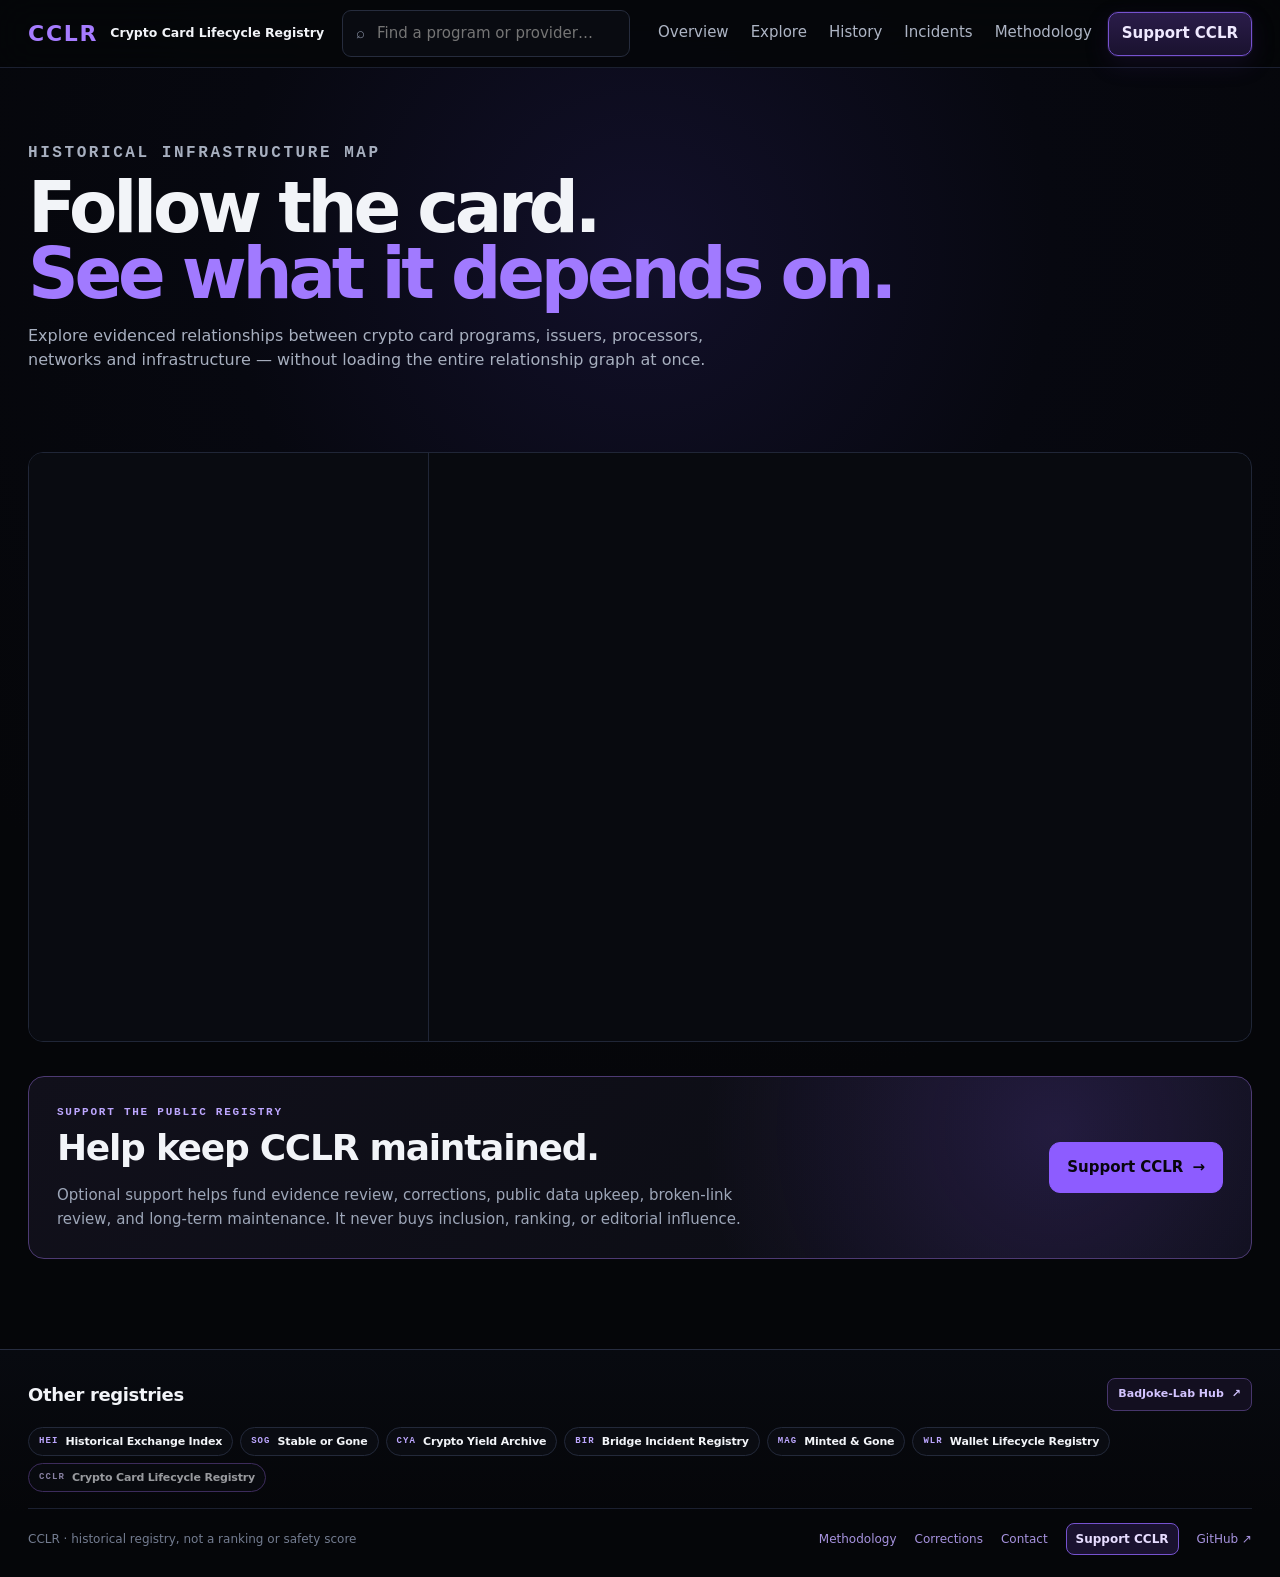
==== commit f801cccb: "Replace public shell with exclusive four-mode panels" ====
--- a/index.html
+++ b/index.html
@@ -18,60 +18,89 @@
   <title>Crypto Card Lifecycle Registry</title>
   <script type="application/ld+json">{"@context":"https://schema.org","@type":"WebSite","name":"Crypto Card Lifecycle Registry","alternateName":"CCLR","url":"https://cclr.badjoke-lab.com/","description":"Historical registry of crypto card programs and their underlying payment infrastructure.","publisher":{"@type":"Organization","name":"BadJoke-Lab","url":"https://badjoke-lab.com/"}}</script>
   <link rel="stylesheet" href="./styles.css">
-  <link rel="stylesheet" href="./role-graph.css">
-  <link rel="stylesheet" href="./overview.css">
-  <link rel="stylesheet" href="./overview-dashboard.css">
+  <link rel="stylesheet" href="./app-v2.css">
   <link rel="stylesheet" href="./accessibility.css">
   <link rel="stylesheet" href="./footer-compact.css">
 </head>
 <body>
   <a class="skip-link" href="#main-content">Skip to registry</a>
   <header class="topbar">
-    <a class="brand" href="#/overview" aria-label="Crypto Card Lifecycle Registry overview"><span>CCLR</span><small>Crypto Card Lifecycle Registry</small></a>
-    <label class="search"><span aria-hidden="true">⌕</span><input id="search" type="search" placeholder="Find a program, provider, event…" autocomplete="off" aria-label="Find a card program or infrastructure provider"></label>
-    <nav aria-label="Primary"><button data-view="graph">Explore</button><button data-view="timeline">History</button><a href="./methodology.html">Methodology</a><a href="./contact.html">Contact</a><a class="support-cta" href="./support.html" data-analytics-event="support_open" data-analytics-source="header">Support CCLR</a></nav>
+    <a class="brand" href="./" data-route="overview" aria-label="Crypto Card Lifecycle Registry overview"><span>CCLR</span><small>Crypto Card Lifecycle Registry</small></a>
+    <div class="search-wrap">
+      <label class="search"><span aria-hidden="true">⌕</span><input id="search" type="search" placeholder="Find a program or provider…" autocomplete="off" aria-label="Find a card program or infrastructure provider"></label>
+      <div id="search-results" class="search-results" hidden></div>
+    </div>
+    <nav aria-label="Primary">
+      <a href="./" data-route="overview">Overview</a>
+      <a href="#/explore" data-route="explore">Explore</a>
+      <a href="#/history" data-route="history">History</a>
+      <a href="#/incidents" data-route="incidents">Incidents</a>
+      <a href="./methodology.html">Methodology</a>
+      <a class="support-cta" href="./support.html" data-analytics-event="support_open" data-analytics-source="header">Support CCLR</a>
+    </nav>
   </header>
 
   <main id="main-content">
-    <section class="intro">
-      <p class="eyebrow">HISTORICAL INFRASTRUCTURE MAP</p>
-      <h1>Follow the card.<br><em>See what it depends on.</em></h1>
-      <p>Explore evidenced relationships between crypto card programs, issuers, processors, networks and infrastructure — then trace what changed over time.</p>
+    <section id="panel-overview" class="app-panel" aria-labelledby="overview-title">
+      <div class="overview-hero">
+        <p class="eyebrow">HISTORICAL INFRASTRUCTURE MAP</p>
+        <h1 id="overview-title">Follow the card.<br><em>See what it depends on.</em></h1>
+        <p>Explore evidenced relationships between crypto card programs, issuers, processors, networks and infrastructure — without loading the entire relationship graph at once.</p>
+      </div>
+      <div id="overview-metrics" class="overview-metrics" aria-label="Registry counts"></div>
+      <section class="overview-master-detail" aria-label="Ecosystem connections">
+        <div id="overview-sources" class="overview-master" aria-label="Networks and shared infrastructure"></div>
+        <div id="overview-inspector" class="overview-inspector" aria-live="polite"></div>
+      </section>
     </section>
 
-    <section id="registry-overview" class="registry-overview" aria-label="Registry overview" hidden></section>
-
-    <section class="explorer" aria-label="Relationship explorer">
-      <div class="explorer-head">
-        <div><span class="live-dot" aria-hidden="true"></span><strong id="focus-label">Relationship field</strong></div>
-        <div class="explorer-modes" aria-label="Explorer modes">
-          <button id="overview-mode" type="button">Overview</button>
-          <button id="incident-mode" type="button">Incident atlas</button>
-          <button id="share-trail" type="button">Share trail</button>
-        </div>
-        <div class="legend" aria-label="Graph legend"><span class="program-key">Program</span><span class="provider-key">Infrastructure</span><span>Processor</span><span class="network-key">Network</span></div>
+    <section id="panel-explore" class="app-panel" aria-labelledby="explore-title" hidden>
+      <div class="mode-header">
+        <div><span class="panel-kicker">EXPLORE RELATIONSHIPS</span><h1 id="explore-title">Explore relationships</h1><p>Start from one program or provider. The graph renders only the current one-hop neighborhood, with one optional program expansion at a time.</p></div>
       </div>
-      <div id="mode-note" class="mode-note" aria-live="polite"></div>
-      <div id="trail" class="trail" aria-live="polite"><span class="trail-empty">Select a relationship to start a trail.</span></div>
-      <div id="graph" class="graph" role="region" aria-label="Interactive crypto card relationship graph">
-        <div class="lane-guide lane-a" aria-hidden="true">PROGRAM</div><div class="lane-guide lane-b" aria-hidden="true">INFRASTRUCTURE</div><div class="lane-guide lane-c" aria-hidden="true">PROCESSING</div><div class="lane-guide lane-d" aria-hidden="true">NETWORK</div>
-        <svg id="edges" role="group" aria-label="Evidence-backed relationships"></svg>
-        <div id="nodes"></div>
-        <div id="empty" class="empty" hidden>No matching canonical records.</div>
+      <div class="explore-layout">
+        <section class="explore-stage" aria-label="Focused relationship graph">
+          <div class="explore-stage-head"><strong>FOCUS GRAPH</strong><small>Click a program to reveal its other dependencies. Click an edge to inspect evidence.</small></div>
+          <div class="explore-start">
+            <input id="explore-start-search" type="search" placeholder="Search a program, network or provider…" aria-label="Search an entity to explore">
+            <div id="explore-start-results" class="explore-start-results"></div>
+          </div>
+          <div id="focus-graph" class="focus-graph" hidden>
+            <svg id="focus-edges" role="group" aria-label="Focused evidence-backed relationships"></svg>
+            <div id="focus-nodes"></div>
+          </div>
+          <div id="explore-pager" class="explore-pager"></div>
+        </section>
+        <aside id="explore-inspector" class="side-drawer" aria-live="polite"></aside>
       </div>
-      <div id="mobile-paths" class="mobile-paths" aria-label="Relationship paths"></div>
-      <div id="incident-window" class="incident-window" hidden></div>
-      <div id="focus-strip" class="focus-strip" aria-live="polite"></div>
     </section>
 
-    <section class="trace-section" id="history">
-      <div class="section-title"><div><p class="eyebrow">HISTORY TRACE</p><h2 id="trace-title">Material changes</h2></div><div id="filters" class="filters" aria-label="History filters"><button class="active" data-filter="all">All</button><button data-filter="incident">Incidents</button><button data-filter="change">Changes</button><button data-filter="remediation">Remediation</button></div></div>
-      <div id="trace" class="trace"></div>
+    <section id="panel-history" class="app-panel" aria-labelledby="history-title" hidden>
+      <div class="mode-header">
+        <div><span class="panel-kicker">HISTORY</span><h1 id="history-title">Lifecycle history</h1><p>Canonical material changes in reverse chronological order. Selecting an event updates the detail panel only; it never changes modes automatically.</p></div>
+      </div>
+      <div id="history-filters" class="history-toolbar" aria-label="History filters">
+        <button class="active" data-history-filter="all">All</button>
+        <button data-history-filter="launch">Launch</button>
+        <button data-history-filter="shutdown">Shutdown</button>
+        <button data-history-filter="provider-change">Provider change</button>
+        <button data-history-filter="incident">Incident</button>
+        <button data-history-filter="remediation">Remediation</button>
+      </div>
+      <div class="history-layout">
+        <div id="history-list" class="history-list" aria-label="Lifecycle events"></div>
+        <aside id="history-drawer" class="side-drawer" aria-live="polite"></aside>
+      </div>
     </section>
 
-    <section class="evidence-section" id="evidence-path">
-      <div class="section-title"><div><p class="eyebrow">EVIDENCE PATH</p><h2>Why this connection exists</h2></div><p class="hint">Select a relationship or history point.</p></div>
-      <div id="evidence" class="evidence"><p>Select a node or event to inspect its canonical evidence.</p></div>
+    <section id="panel-incidents" class="app-panel" aria-labelledby="incidents-title" hidden>
+      <div class="mode-header">
+        <div><span class="panel-kicker">INCIDENTS</span><h1 id="incidents-title">Incident and remediation atlas</h1><p>Only canonical incident and remediation event owners appear here. Provider-side incidents never imply that every connected card program was affected.</p></div>
+      </div>
+      <div class="incident-layout">
+        <div id="incident-list" class="incident-list" aria-label="Incident and remediation events"></div>
+        <aside id="incident-drawer" class="side-drawer" aria-live="polite"></aside>
+      </div>
     </section>
 
     <section class="support-banner" aria-labelledby="support-banner-title">
@@ -84,18 +113,12 @@
     </section>
   </main>
 
-  <dialog id="entity-dialog"><button class="close" aria-label="Close">×</button><div id="entity-detail"></div></dialog>
-
   <footer class="ledger-footer">
     <div class="ledger-footer-shell">
       <div class="ledger-footer-intro">
-        <div>
-          <p class="eyebrow">BADJOKE-LAB LEDGER NETWORK</p>
-          <h2>Other registries</h2>
-        </div>
+        <div><p class="eyebrow">BADJOKE-LAB LEDGER NETWORK</p><h2>Other registries</h2></div>
         <a class="ledger-hub-link" href="https://badjoke-lab.com/">BadJoke-Lab Hub <span aria-hidden="true">↗</span></a>
       </div>
-
       <nav class="ledger-network-grid" aria-label="BadJoke-Lab ledger network">
         <a class="ledger-network-card" href="https://hei.badjoke-lab.com/"><span class="ledger-code">HEI</span><strong>Historical Exchange Index</strong></a>
         <a class="ledger-network-card" href="https://www.stableorgone.com/"><span class="ledger-code">SOG</span><strong>Stable or Gone</strong></a>
@@ -105,7 +128,6 @@
         <a class="ledger-network-card" href="https://wlr.badjoke-lab.com/"><span class="ledger-code">WLR</span><strong>Wallet Lifecycle Registry</strong></a>
         <div class="ledger-network-card ledger-network-card-current" aria-current="page"><span class="ledger-code">CCLR</span><strong>Crypto Card Lifecycle Registry</strong></div>
       </nav>
-
       <div class="ledger-footer-bottom">
         <span>CCLR · historical registry, not a ranking or safety score</span>
         <nav aria-label="CCLR project links"><a href="./methodology.html">Methodology</a><a href="./corrections.html">Corrections</a><a href="./contact.html">Contact</a><a href="./support.html" data-analytics-event="support_open" data-analytics-source="footer">Support CCLR</a><a href="https://github.com/badjoke-lab/crypto-card-lifecycle-registry">GitHub ↗</a></nav>
@@ -114,7 +136,6 @@
   </footer>
   <script src="./analytics.js" defer></script>
   <script src="./public-ui.js" defer></script>
-  <script type="module" src="./overview-dashboard.js"></script>
   <script type="module" src="./app.js"></script>
 </body>
-</html>+</html>
--- a/app-v2.css
+++ b/app-v2.css
@@ -0,0 +1,2 @@
+/* CCLR four-mode public shell */
+[hidden]{display:none!important}.topbar{gap:18px}.topbar nav{gap:2px}.topbar nav [data-route].active{color:#fff;background:#171126;border-radius:8px;box-shadow:inset 0 0 0 1px #503a7f}.search-wrap{position:relative;flex:1;max-width:620px;margin:auto}.search-wrap .search{margin:0;max-width:none}.search-results{position:absolute;left:0;right:0;top:calc(100% + 7px);z-index:50;border:1px solid #283045;border-radius:10px;background:#080a10;box-shadow:0 22px 70px #000;padding:6px}.search-results a{display:flex;gap:10px;align-items:center;padding:10px;border-radius:7px;color:#e7e9ef;text-decoration:none}.search-results a:hover{background:#151126}.search-results span{width:70px;color:#8f80bd;font:700 9px ui-monospace,SFMono-Regular,Menlo,monospace;text-transform:uppercase}.search-results strong{font-size:12px}.search-empty{padding:12px;color:#788196;font-size:12px}.app-panel{padding-top:32px}.mode-header{display:flex;align-items:end;justify-content:space-between;gap:24px;margin-bottom:18px}.mode-header h1,.mode-header h2{margin:0;font-size:clamp(28px,4vw,48px);letter-spacing:-.045em;line-height:1}.mode-header p{max-width:560px;margin:8px 0 0;color:#8c95a9}.panel-kicker{display:block;color:#a383ff;font:800 9px ui-monospace,SFMono-Regular,Menlo,monospace;letter-spacing:.15em;margin-bottom:6px}.overview-hero{padding:44px 0 20px}.overview-hero h1{margin:0;font-size:clamp(40px,5.5vw,74px);line-height:.94;letter-spacing:-.06em}.overview-hero h1 em{font-style:normal;color:#a17aff}.overview-hero p{max-width:700px;color:#a7afbf;font-size:16px}.overview-metrics{display:grid;grid-template-columns:repeat(4,1fr);gap:9px;margin:22px 0}.overview-metrics article{min-height:96px;border:1px solid #202637;border-radius:12px;background:linear-gradient(180deg,#0d1018,#090b11);padding:14px;display:flex;flex-direction:column;justify-content:flex-end}.overview-metrics strong{font:800 34px/.9 ui-monospace,SFMono-Regular,Menlo,monospace}.overview-metrics span{margin-top:8px;font-size:11px;font-weight:800;color:#9ca5b7}.overview-master-detail{display:grid;grid-template-columns:minmax(280px,.78fr) minmax(0,1.6fr);border:1px solid #202637;border-radius:15px;overflow:hidden;background:#080a0f;min-height:590px}.overview-master{border-right:1px solid #202637;background:#090b11;padding:14px}.master-group+.master-group{margin-top:18px;padding-top:18px;border-top:1px solid #1a2030}.master-head{display:flex;justify-content:space-between;align-items:end;gap:12px;margin-bottom:8px}.master-head span{color:#9a7bef;font:800 9px ui-monospace,SFMono-Regular,Menlo,monospace;letter-spacing:.12em}.master-head small{max-width:150px;color:#626c80;text-align:right;font-size:8px}.master-row{width:100%;border:1px solid transparent;background:transparent;color:inherit;display:grid;grid-template-columns:1fr 88px 30px;gap:8px;align-items:center;text-align:left;padding:9px;border-radius:9px;cursor:pointer}.master-row:hover,.master-row.active{background:#12101d;border-color:#3a2e5a}.master-row span b{display:block;font-size:11px}.master-row span small{display:block;color:#697386;font-size:8px;margin-top:2px}.master-row strong{text-align:right;color:#c9b9ff;font:800 11px ui-monospace,SFMono-Regular,Menlo,monospace}.master-row em{height:4px;background:#171b26;border-radius:99px;overflow:hidden}.master-row em i{display:block;height:100%;background:linear-gradient(90deg,#7250cc,#9c7bec)}.master-row.compact{grid-template-columns:1fr 34px}.master-row.compact em{display:none}.overview-inspector{padding:20px;min-width:0}.inspector-head{display:flex;justify-content:space-between;gap:20px;align-items:start;padding-bottom:14px;border-bottom:1px solid #1b2130}.inspector-head h2{margin:0;font-size:28px}.inspector-head p{margin:5px 0 0;color:#788296;font-size:11px}.explicit-link{display:inline-flex;align-items:center;border:1px solid #4c3974;background:#151022;border-radius:9px;padding:9px 11px;color:#d8ccff;text-decoration:none;font-size:10px;font-weight:800;white-space:nowrap}.explicit-link.full{margin-top:14px}.inspector-programs{display:grid;grid-template-columns:1fr 1fr;gap:9px;margin-top:14px}.program-card{min-height:132px;border:1px solid #202637;border-radius:11px;background:#0b0e15;padding:12px}.program-card-head{display:flex;justify-content:space-between;gap:10px}.program-card-head strong{font-size:12px}.program-card-head small{display:block;color:#6f788b;font-size:8px;margin-top:2px}.program-card-head a{color:#9c83e5;text-decoration:none;font-size:8px}.program-deps{display:flex;gap:5px;flex-wrap:wrap;margin-top:11px}.program-deps>span,.origin-dep{border:1px solid #263046;border-radius:999px;padding:5px 7px;font-size:8px;color:#b6bece}.program-deps>span small{color:#6e7890;margin-right:4px}.program-deps .origin-dep{border-color:#5e438d;color:#cbbcff;background:#151022}.program-deps em{color:#697386;font-size:8px;padding:5px 3px}.inspector-footer{display:grid;grid-template-columns:1fr 1fr;gap:12px;margin-top:14px;padding-top:14px;border-top:1px solid #1b2130}.pager{display:flex;align-items:center;justify-content:space-between;gap:8px}.pager button,.explore-pager button{border:1px solid #293044;background:#0b0d13;color:#c8cfdd;border-radius:8px;padding:8px 10px;cursor:pointer}.pager button:disabled,.explore-pager button:disabled{opacity:.3;cursor:default}.pager span,.explore-pager span{color:#70798d;font-size:9px}.shared-box>span{display:block;color:#776795;font:800 8px ui-monospace,SFMono-Regular,Menlo,monospace;letter-spacing:.1em;margin-bottom:7px}.shared-box>div{display:grid;grid-template-columns:1fr 36px 72px;gap:7px;align-items:center;margin:6px 0}.shared-box b{font-size:9px}.shared-box em{font-style:normal;text-align:right;color:#8e97aa;font:700 8px ui-monospace,SFMono-Regular,Menlo,monospace}.shared-box i{height:4px;background:#171b26;border-radius:9px;overflow:hidden}.shared-box i u{display:block;height:100%;background:#7859cd;text-decoration:none}.explore-layout{display:grid;grid-template-columns:minmax(0,2fr) minmax(270px,.72fr);gap:12px}.explore-stage,.side-drawer,.history-list,.incident-list{border:1px solid #202637;border-radius:14px;background:#080a0f}.explore-stage{overflow:hidden}.explore-stage-head{min-height:52px;border-bottom:1px solid #1b2130;display:flex;align-items:center;justify-content:space-between;padding:10px 14px}.explore-stage-head strong{font-size:12px}.explore-stage-head small{color:#717b8e;font-size:9px}.explore-start{padding:26px}.explore-start input{width:100%;border:1px solid #293144;border-radius:10px;background:#0a0d13;color:#fff;padding:13px}.explore-start-results{display:grid;grid-template-columns:repeat(2,1fr);gap:7px;margin-top:10px}.explore-start-results a,.quick-picks a{border:1px solid #293144;border-radius:9px;background:#0c0e15;color:#e7e9ee;text-decoration:none;padding:9px;font-size:10px}.explore-start-results span{display:block;color:#74658e;font-size:8px;text-transform:uppercase}.focus-graph{height:610px;position:relative;overflow:hidden;background-image:linear-gradient(rgba(255,255,255,.022) 1px,transparent 1px),linear-gradient(90deg,rgba(255,255,255,.022) 1px,transparent 1px),radial-gradient(circle at 48% 50%,rgba(123,82,255,.08),transparent 42%);background-size:40px 40px,40px 40px,100% 100%}.focus-graph svg{position:absolute;inset:0;width:100%;height:100%}.focus-edge{stroke:#3a4260;stroke-width:1.4;cursor:pointer}.focus-edge:hover,.focus-edge:focus,.focus-edge.active{stroke:#9a75ef;stroke-width:3;outline:none}.focus-node{position:absolute;transform:translate(-50%,-50%);z-index:3;width:150px;min-height:64px;border:1px solid #2e374e;border-radius:10px;background:#0b0e15;color:#fff;text-align:left;padding:10px;cursor:pointer;box-shadow:0 8px 24px rgba(0,0,0,.3)}.focus-node:hover,.focus-node.expanded{border-color:#8c62e8;box-shadow:0 0 0 1px rgba(141,92,255,.15),0 0 25px rgba(141,92,255,.18)}.focus-node.root{width:176px;background:#140f22;border-color:#8b61e6}.focus-node.program{border-color:#6944a6}.focus-node.provider{border-color:#226777}.focus-node.network{border-color:#8a7026}.focus-node span{display:block;color:#70798d;font:800 8px ui-monospace,SFMono-Regular,Menlo,monospace;text-transform:uppercase}.focus-node strong{display:block;font-size:11px;line-height:1.2;margin-top:3px}.focus-node small{color:#687286;font-size:8px}.focus-node em{display:block;width:max-content;margin-top:5px;border-radius:99px;background:#1d1329;color:#bc9fff;padding:2px 5px;font:700 7px ui-monospace,SFMono-Regular,Menlo,monospace}.explore-pager{display:flex;align-items:center;justify-content:center;gap:12px;border-top:1px solid #1b2130;padding:10px}.side-drawer{min-height:610px;padding:16px}.drawer-head h3{font-size:18px;margin:0}.drawer-head p{color:#798397;font-size:10px;margin:5px 0 0}.drawer-note{color:#9aa3b5;font-size:11px;line-height:1.55}.mini-relations{display:grid;gap:7px;margin-top:14px}.mini-relations button{border:1px solid #273047;background:#0d1018;color:#e5e7ed;border-radius:9px;text-align:left;padding:9px;cursor:pointer}.mini-relations span{display:block;color:#7e6ba8;font-size:8px;text-transform:uppercase}.mini-relations b{font-size:10px}.evidence-stack{display:grid;gap:8px;margin-top:14px}.evidence-mini{border:1px solid #232b3d;border-radius:9px;background:#0b0e15;padding:10px}.evidence-mini>div{color:#6e788c;font-size:8px}.evidence-mini strong{display:block;font-size:10px;margin-top:4px}.evidence-mini p{color:#8c96a8;font-size:9px;line-height:1.45}.evidence-mini a{color:#a98cff;text-decoration:none;font-size:9px}.drawer-clear{margin-top:12px;border:1px solid #293144;background:#0b0d13;color:#cbd2df;border-radius:8px;padding:8px 10px;cursor:pointer}.explore-empty{padding:28px}.explore-empty h2{margin:0;font-size:24px}.explore-empty p{max-width:420px;color:#818b9e}.quick-picks{display:flex;flex-wrap:wrap;gap:7px;margin-top:15px}.history-layout,.incident-layout{display:grid;grid-template-columns:minmax(0,1.55fr) minmax(300px,.8fr);gap:12px}.history-toolbar{display:flex;flex-wrap:wrap;gap:6px;margin-bottom:12px}.history-toolbar button{border:1px solid #273047;background:#0b0d13;color:#8f98aa;border-radius:8px;padding:8px 10px;cursor:pointer}.history-toolbar button.active{color:#fff;background:#181126;border-color:#6e4caf}.history-list,.incident-list{max-height:720px;overflow:auto;padding:8px}.history-row{width:100%;display:grid;grid-template-columns:92px 1fr 90px;gap:10px;align-items:center;border:1px solid transparent;border-bottom-color:#151a24;background:transparent;color:inherit;text-align:left;padding:12px;cursor:pointer}.history-row:hover,.history-row.active,.incident-row:hover,.incident-row.active{background:#11101a;border-color:#33284c;border-radius:9px}.history-row time,.incident-row time{color:#876fc0;font:700 9px ui-monospace,SFMono-Regular,Menlo,monospace}.history-row strong,.incident-row strong{display:block;font-size:11px}.history-row small,.incident-row small{display:block;color:#6e788b;font-size:8px;margin-top:3px}.history-row em{justify-self:end;border-radius:99px;padding:3px 6px;font:700 7px ui-monospace,SFMono-Regular,Menlo,monospace;text-transform:uppercase}.history-row em.incident,.incident-mark.incident{background:rgba(255,78,100,.14);color:#ff8998}.history-row em.remediation,.incident-mark.remediation{background:rgba(76,230,154,.12);color:#7cf0b6}.history-row em.change{background:rgba(141,92,255,.12);color:#b89bff}.incident-row{width:100%;display:grid;grid-template-columns:14px 1fr;gap:10px;align-items:start;border:1px solid transparent;border-bottom-color:#151a24;background:transparent;color:inherit;text-align:left;padding:12px;cursor:pointer}.incident-mark{width:8px;height:8px;border-radius:50%;margin-top:7px;background:#8d5cff}.incident-mark.incident{background:#ff4e64}.incident-mark.remediation{background:#4ce69a}.event-entity{margin-top:14px;border:1px solid #273047;border-radius:9px;padding:10px;background:#0b0e15}.event-entity span{display:block;color:#776795;font:800 8px ui-monospace,SFMono-Regular,Menlo,monospace}.event-entity strong{display:block;margin-top:4px}.event-entity small{color:#6f788b}.drawer-empty{padding:6px}.drawer-empty h3{margin:0}.drawer-empty p,.muted{color:#747e92}.support-banner{margin-top:34px}.app-panel+.support-banner{margin-top:34px}@media(max-width:980px){.overview-master-detail,.explore-layout,.history-layout,.incident-layout{grid-template-columns:1fr}.overview-master{border-right:0;border-bottom:1px solid #202637}.overview-master-detail{min-height:0}.side-drawer{min-height:0}.inspector-programs{grid-template-columns:1fr}.inspector-footer{grid-template-columns:1fr}.focus-graph{height:540px}}@media(max-width:820px){.topbar nav{display:flex;order:3;width:100%;overflow-x:auto}.topbar nav a,.topbar nav button{white-space:nowrap}.search-wrap{order:2;flex-basis:100%;max-width:none}.overview-metrics{grid-template-columns:1fr 1fr}.overview-hero{padding-top:26px}.master-row{grid-template-columns:1fr 62px 26px}.mode-header{align-items:start;flex-direction:column}.focus-graph{height:500px}.focus-node{width:112px;padding:8px}.focus-node.root{width:132px}.history-row{grid-template-columns:72px 1fr}.history-row em{display:none}}@media(max-width:560px){.overview-metrics{grid-template-columns:1fr 1fr}.overview-inspector{padding:12px}.inspector-head{display:grid}.program-card{min-height:0}.overview-master{padding:9px}.master-head small{display:none}.focus-graph{height:460px}.focus-node{width:98px}.focus-node.root{width:116px}.focus-node strong{font-size:9px}.explore-start-results{grid-template-columns:1fr}.history-list,.incident-list{max-height:none}}
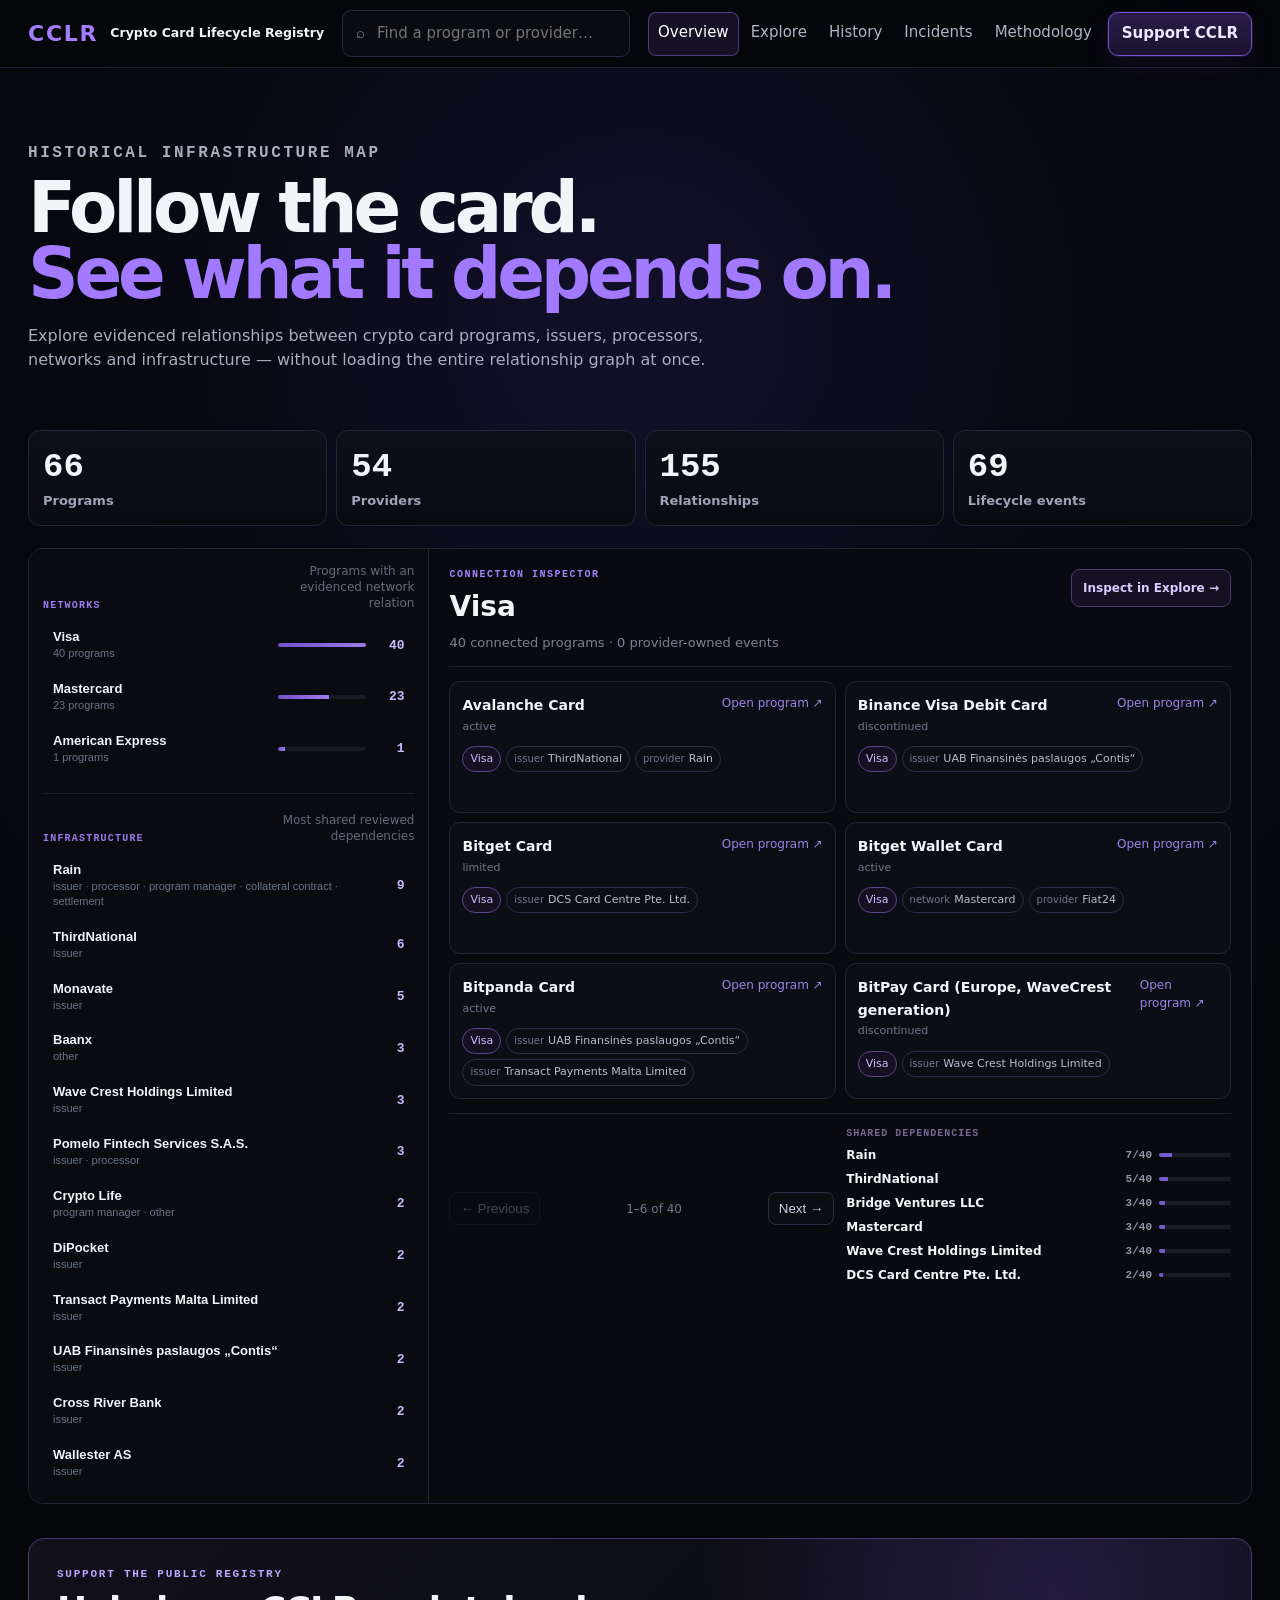
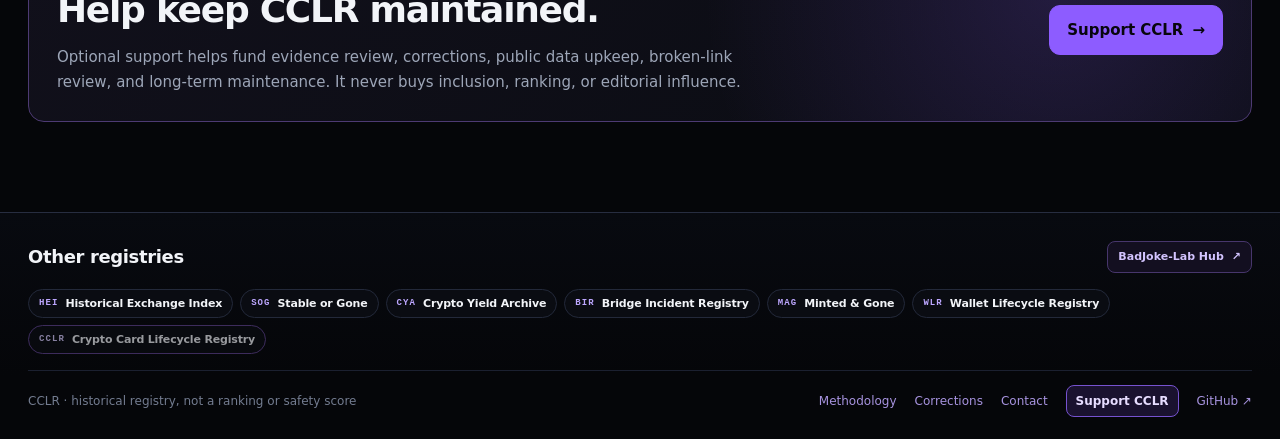
==== commit ae3b8aba: "Load node details and readability fixes" ====
--- a/index.html
+++ b/index.html
@@ -21,6 +21,7 @@
   <link rel="stylesheet" href="./app-v2.css">
   <link rel="stylesheet" href="./accessibility.css">
   <link rel="stylesheet" href="./footer-compact.css">
+  <link rel="stylesheet" href="./readability-fixes.css">
 </head>
 <body>
   <a class="skip-link" href="#main-content">Skip to registry</a>
@@ -60,7 +61,7 @@
       </div>
       <div class="explore-layout">
         <section class="explore-stage" aria-label="Focused relationship graph">
-          <div class="explore-stage-head"><strong>FOCUS GRAPH</strong><small>Click a program to reveal its other dependencies. Click an edge to inspect evidence.</small></div>
+          <div class="explore-stage-head"><strong>FOCUS GRAPH</strong><small>Click a node for details. Program nodes can also reveal their other dependencies. Click an edge to inspect evidence.</small></div>
           <div class="explore-start">
             <input id="explore-start-search" type="search" placeholder="Search a program, network or provider…" aria-label="Search an entity to explore">
             <div id="explore-start-results" class="explore-start-results"></div>
@@ -137,5 +138,6 @@
   <script src="./analytics.js" defer></script>
   <script src="./public-ui.js" defer></script>
   <script type="module" src="./app.js"></script>
+  <script type="module" src="./entity-detail.js"></script>
 </body>
-</html>
+</html>
--- a/readability-fixes.css
+++ b/readability-fixes.css
@@ -0,0 +1,2 @@
+/* Readability floor for the four-mode CCLR shell. Tiny type is reserved for decorative labels only. */
+.search-results span{font-size:10px}.search-results strong{font-size:14px}.search-empty{font-size:13px}.panel-kicker{font-size:10px}.overview-metrics span{font-size:13px}.master-head span{font-size:10px}.master-head small{font-size:12px;line-height:1.35}.master-row span b{font-size:13px}.master-row span small{font-size:11px;line-height:1.35}.master-row strong{font-size:13px}.inspector-head p{font-size:13px}.explicit-link{font-size:12px}.program-card-head strong{font-size:14px}.program-card-head small{font-size:11px}.program-card-head a{font-size:12px}.program-deps>span,.origin-dep{font-size:11px;line-height:1.3}.program-deps>span small{font-size:10px}.program-deps em{font-size:11px}.pager span,.explore-pager span{font-size:12px}.shared-box>span{font-size:10px}.shared-box b{font-size:12px}.shared-box em{font-size:11px}.explore-stage-head strong{font-size:13px}.explore-stage-head small{font-size:12px}.explore-start-results a,.quick-picks a{font-size:13px}.explore-start-results span{font-size:10px}.focus-node{width:164px;min-height:72px;padding:11px}.focus-node.root{width:190px}.focus-node span{font-size:10px}.focus-node strong{font-size:13px;line-height:1.3}.focus-node small{font-size:11px}.focus-node em{font-size:10px}.drawer-head h3{font-size:20px}.drawer-head p{font-size:12px}.drawer-note{font-size:13px}.mini-relations span{font-size:10px}.mini-relations b{font-size:12px}.evidence-mini>div{font-size:11px}.evidence-mini strong{font-size:13px}.evidence-mini p{font-size:12px}.evidence-mini a{font-size:12px}.history-row time,.incident-row time{font-size:11px}.history-row strong,.incident-row strong{font-size:13px}.history-row small,.incident-row small{font-size:12px}.history-row em{font-size:10px}.event-entity span{font-size:10px}.event-entity small{font-size:12px}.entity-detail-summary{margin-top:14px}.entity-detail-grid{display:grid;grid-template-columns:1fr 1fr;gap:8px;margin:14px 0}.entity-detail-grid>div{border:1px solid #242d40;border-radius:8px;background:#0b0e15;padding:9px}.entity-detail-grid span{display:block;color:#7d879a;font-size:10px;text-transform:uppercase;letter-spacing:.06em}.entity-detail-grid b{display:block;margin-top:3px;font-size:12px;color:#e8eaf0}.entity-detail-section{margin-top:16px}.entity-detail-section>span{display:block;color:#9075cc;font:800 10px ui-monospace,SFMono-Regular,Menlo,monospace;letter-spacing:.08em;margin-bottom:7px}.entity-detail-relations,.entity-detail-events{display:grid;gap:6px}.entity-detail-relation,.entity-detail-event{display:grid;grid-template-columns:110px 1fr;gap:8px;align-items:start;border-top:1px solid #1e2534;padding-top:7px}.entity-detail-relation span,.entity-detail-event time{color:#7e8799;font-size:11px}.entity-detail-relation b,.entity-detail-event b{font-size:12px;font-weight:700}.entity-detail-actions{display:flex;gap:8px;flex-wrap:wrap;margin-top:16px}@media(max-width:820px){.focus-node{width:128px;padding:9px}.focus-node.root{width:148px}.focus-node strong{font-size:12px}.entity-detail-grid{grid-template-columns:1fr}.entity-detail-relation,.entity-detail-event{grid-template-columns:88px 1fr}}
